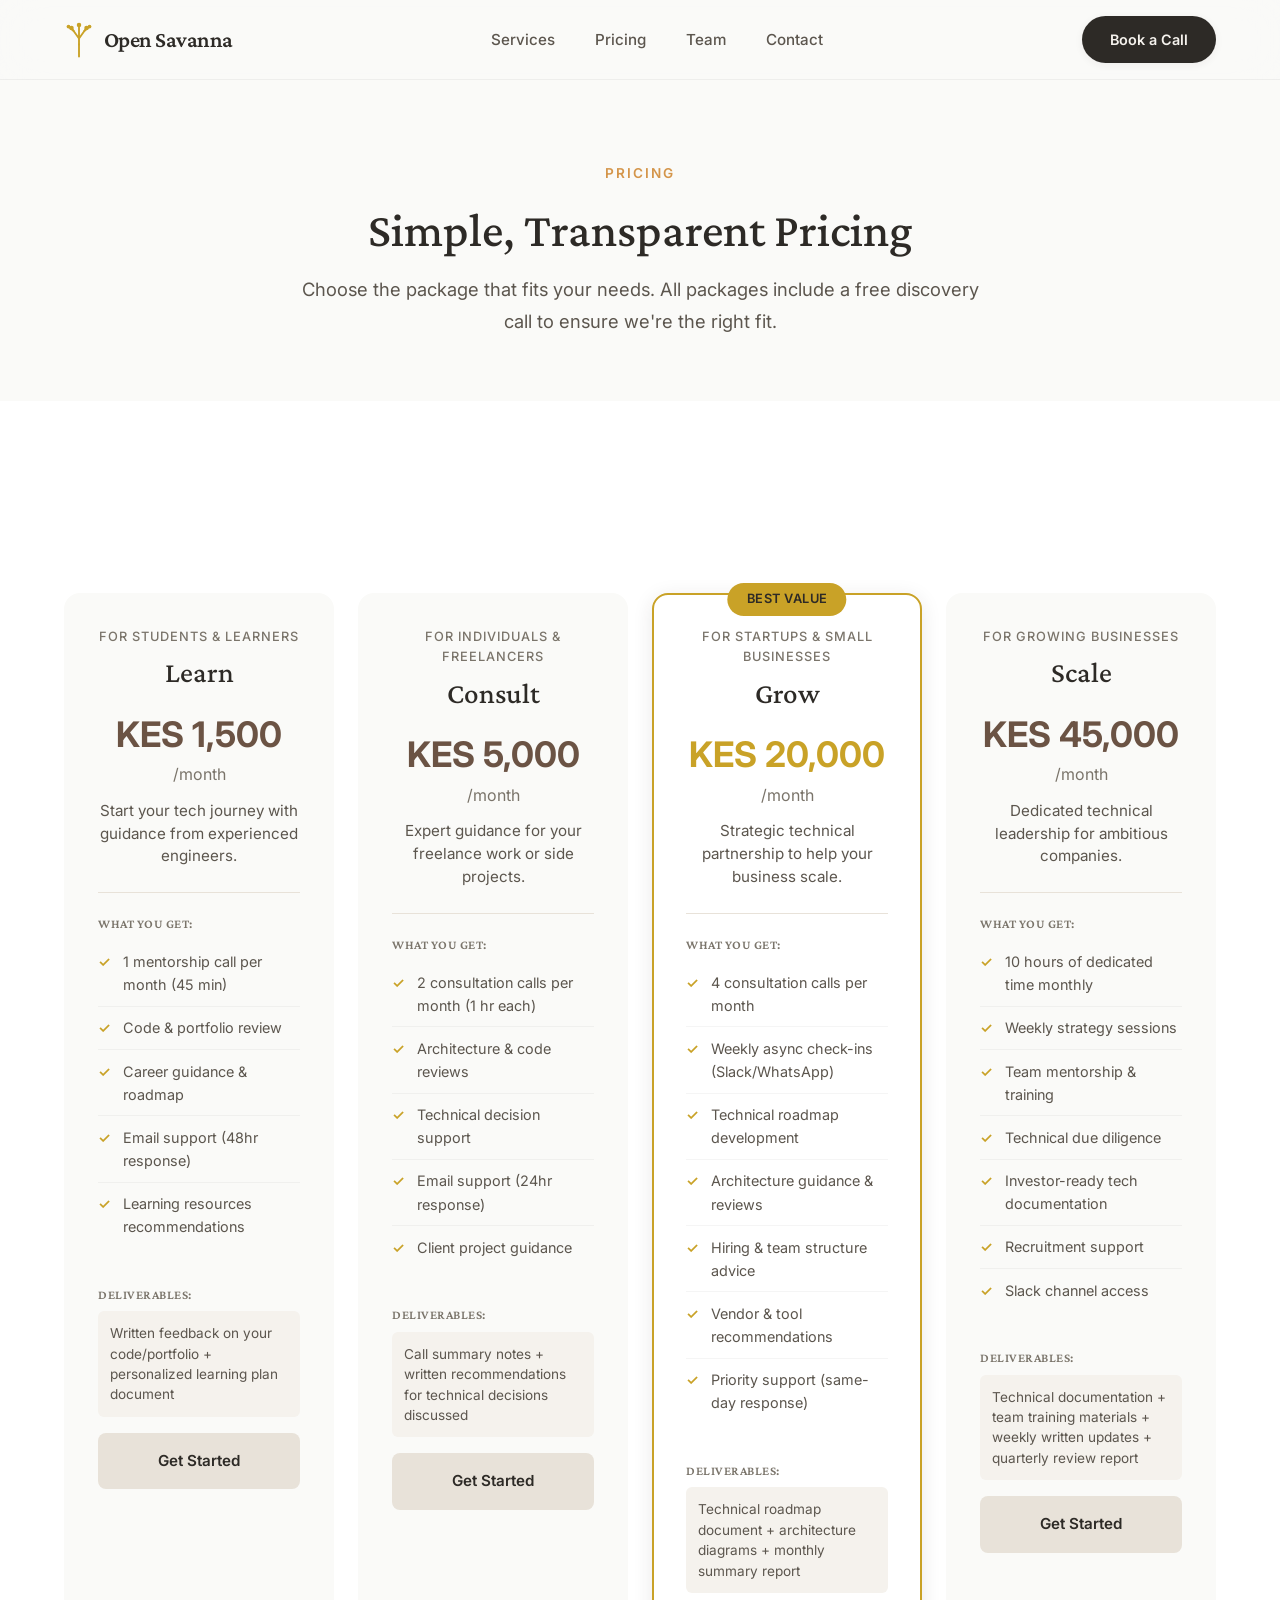
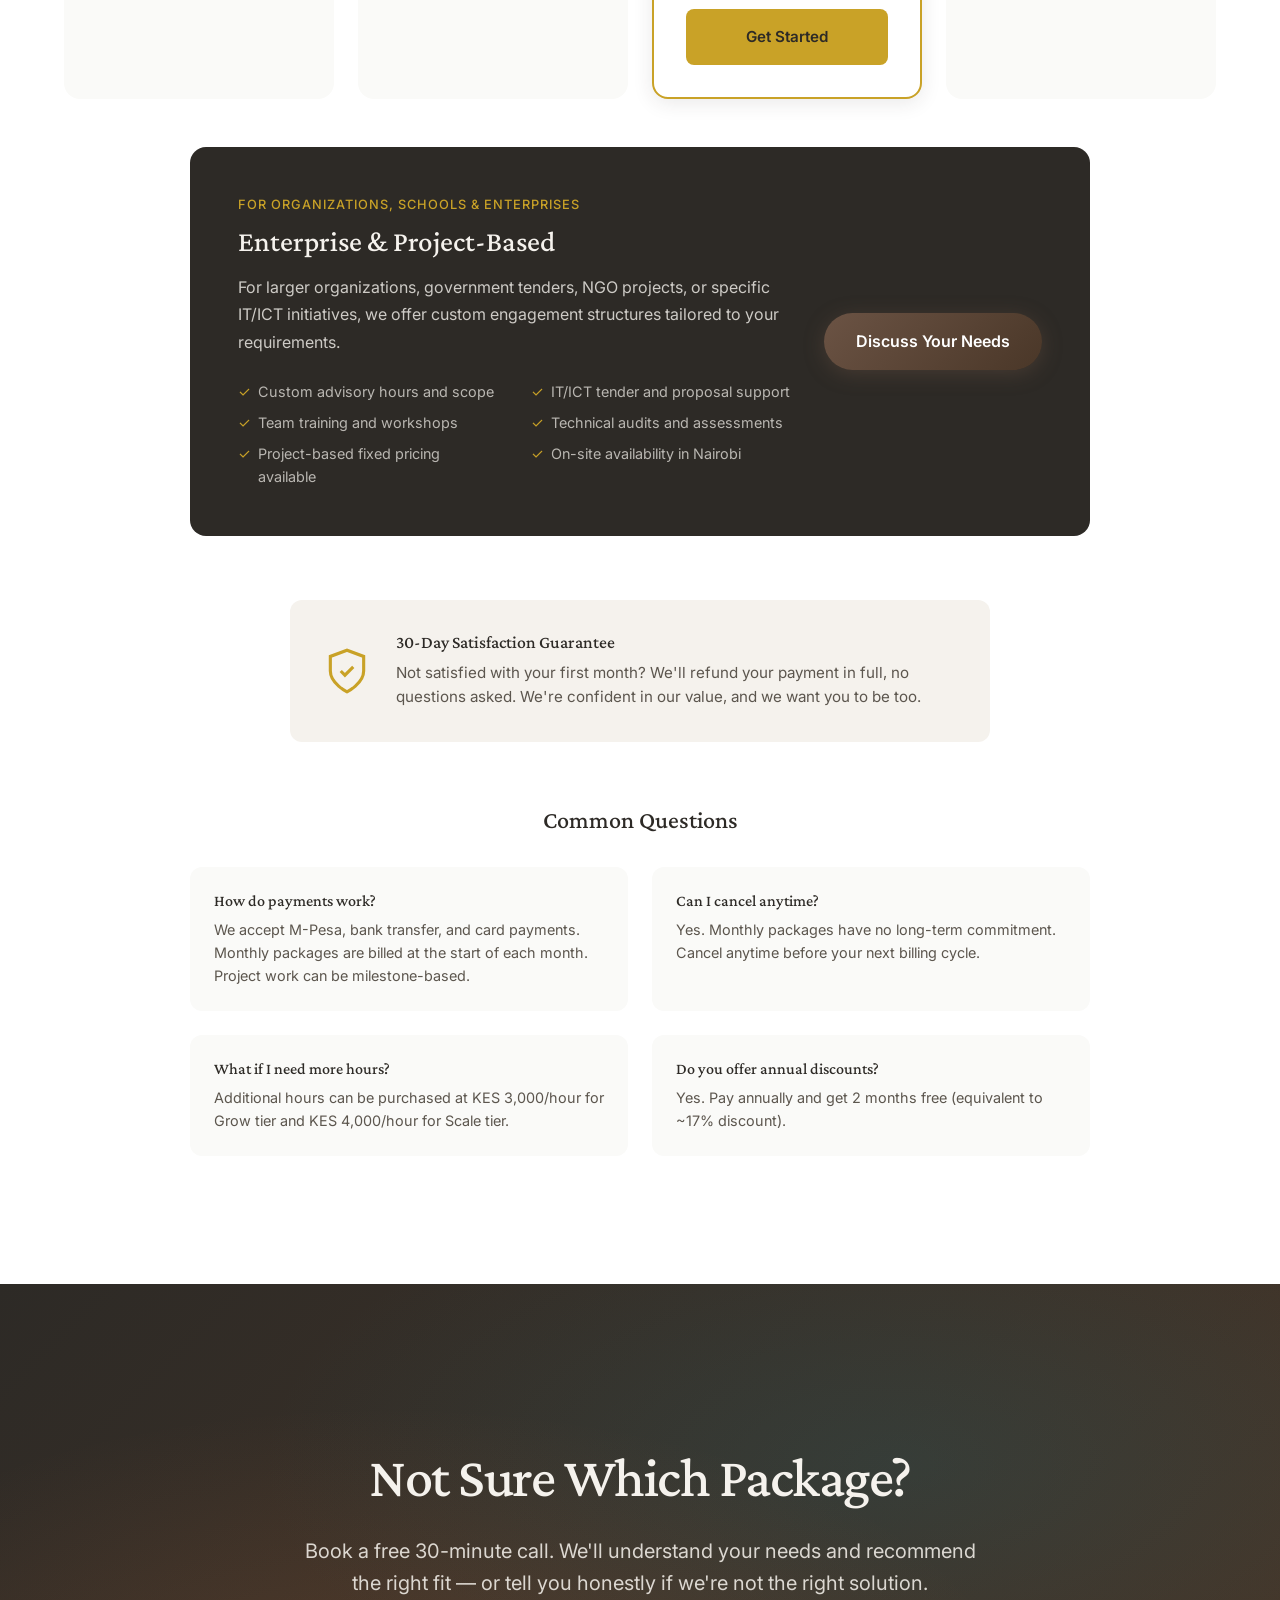
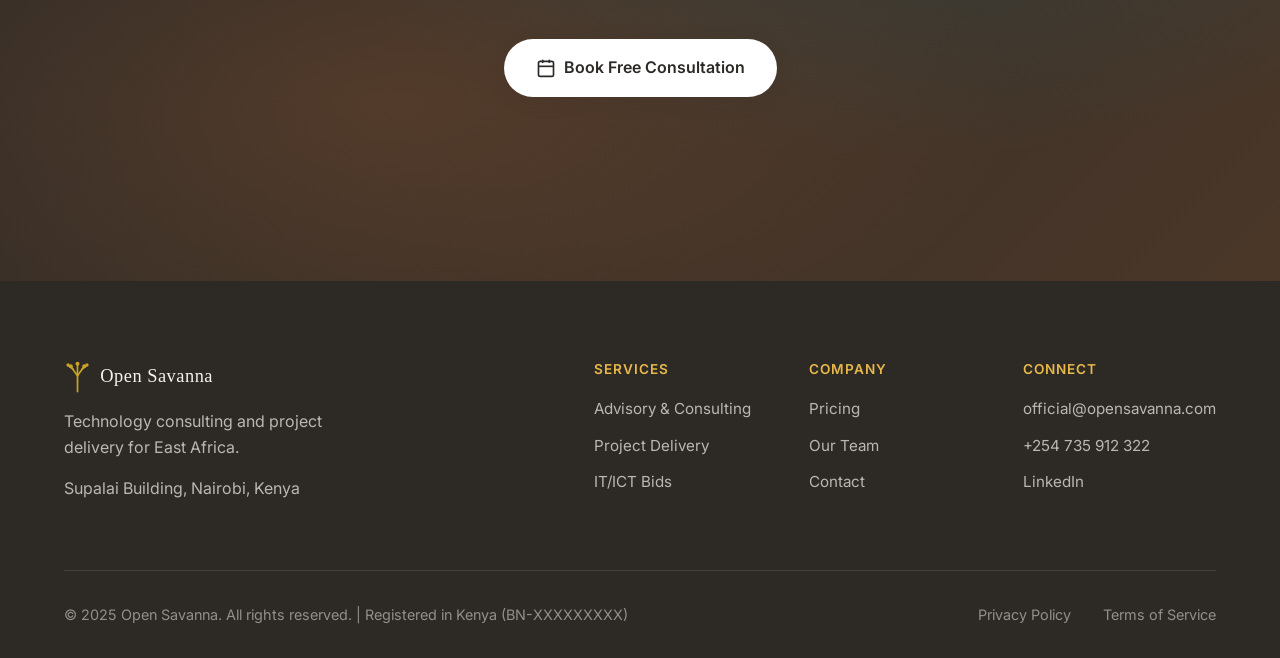
==== pricing.html @ ff8f6279 "Add case study, FAQ, tech stack, and company details - Add Kabarnet School case study with testimoni" ====
<!DOCTYPE html>
<html lang="en">
  <head>
    <meta charset="UTF-8" />
    <meta name="viewport" content="width=device-width, initial-scale=1.0" />
    <title>Pricing | Open Savanna</title>

    <meta name="description" content="Transparent pricing for technology consulting services. Packages for students, individuals, startups, and businesses." />

    <!-- Favicon -->
    <link rel="icon" type="image/svg+xml" href="favicon.svg" />

    <!-- Fonts -->
    <link rel="preconnect" href="https://fonts.googleapis.com" />
    <link rel="preconnect" href="https://fonts.gstatic.com" crossorigin />
    <link href="https://fonts.googleapis.com/css2?family=Crimson+Pro:wght@300;400;500;600&family=Inter:wght@300;400;500;600;700&display=swap" rel="stylesheet" />

    <!-- Styles -->
    <link rel="stylesheet" href="styles.css" />
  </head>
  <body>
    <!-- Navigation -->
    <nav id="navbar">
      <a href="index.html" class="logo">
        <img src="Images/logo.svg" alt="Open Savanna" class="logo-icon" />
        <span class="logo-text">Open Savanna</span>
      </a>
      <ul class="nav-links" id="nav-links">
        <li><a href="index.html#services">Services</a></li>
        <li><a href="pricing.html" class="active">Pricing</a></li>
        <li><a href="team.html">Team</a></li>
        <li><a href="index.html#contact">Contact</a></li>
      </ul>
      <a href="https://cal.com/open-savanna/discovery" target="_blank" class="cta-button nav-cta">Book a Call</a>
      <button class="mobile-menu-btn" id="mobile-menu-btn" aria-label="Toggle menu">
        <span></span>
        <span></span>
        <span></span>
      </button>
    </nav>

    <!-- Page Header -->
    <section class="page-header">
      <div class="page-header-content">
        <p class="section-tagline">Pricing</p>
        <h1>Simple, Transparent Pricing</h1>
        <p class="page-subtitle">Choose the package that fits your needs. All packages include a free discovery call to ensure we're the right fit.</p>
      </div>
    </section>

    <!-- Pricing Section -->
    <section class="pricing" id="pricing">
      <div class="pricing-grid">
        <!-- Student / Learn Package -->
        <div class="pricing-card">
          <div class="pricing-header">
            <span class="pricing-audience">For Students & Learners</span>
            <h3 class="pricing-name">Learn</h3>
            <div class="pricing-price">
              <span class="price-amount">KES 1,500</span>
              <span class="price-period">/month</span>
            </div>
            <p class="pricing-description">Start your tech journey with guidance from experienced engineers.</p>
          </div>
          <div class="pricing-deliverables">
            <h4>What You Get:</h4>
            <ul class="pricing-features">
              <li><span class="check">✓</span> 1 mentorship call per month (45 min)</li>
              <li><span class="check">✓</span> Code & portfolio review</li>
              <li><span class="check">✓</span> Career guidance & roadmap</li>
              <li><span class="check">✓</span> Email support (48hr response)</li>
              <li><span class="check">✓</span> Learning resources recommendations</li>
            </ul>
          </div>
          <div class="pricing-output">
            <h4>Deliverables:</h4>
            <p>Written feedback on your code/portfolio + personalized learning plan document</p>
          </div>
          <a href="https://cal.com/open-savanna/discovery" target="_blank" class="pricing-cta">Get Started</a>
        </div>

        <!-- Individual / Consult Package -->
        <div class="pricing-card">
          <div class="pricing-header">
            <span class="pricing-audience">For Individuals & Freelancers</span>
            <h3 class="pricing-name">Consult</h3>
            <div class="pricing-price">
              <span class="price-amount">KES 5,000</span>
              <span class="price-period">/month</span>
            </div>
            <p class="pricing-description">Expert guidance for your freelance work or side projects.</p>
          </div>
          <div class="pricing-deliverables">
            <h4>What You Get:</h4>
            <ul class="pricing-features">
              <li><span class="check">✓</span> 2 consultation calls per month (1 hr each)</li>
              <li><span class="check">✓</span> Architecture & code reviews</li>
              <li><span class="check">✓</span> Technical decision support</li>
              <li><span class="check">✓</span> Email support (24hr response)</li>
              <li><span class="check">✓</span> Client project guidance</li>
            </ul>
          </div>
          <div class="pricing-output">
            <h4>Deliverables:</h4>
            <p>Call summary notes + written recommendations for technical decisions discussed</p>
          </div>
          <a href="https://cal.com/open-savanna/discovery" target="_blank" class="pricing-cta">Get Started</a>
        </div>

        <!-- Startup / Grow Package - Best Value -->
        <div class="pricing-card featured">
          <div class="pricing-badge">Best Value</div>
          <div class="pricing-header">
            <span class="pricing-audience">For Startups & Small Businesses</span>
            <h3 class="pricing-name">Grow</h3>
            <div class="pricing-price">
              <span class="price-amount">KES 20,000</span>
              <span class="price-period">/month</span>
            </div>
            <p class="pricing-description">Strategic technical partnership to help your business scale.</p>
          </div>
          <div class="pricing-deliverables">
            <h4>What You Get:</h4>
            <ul class="pricing-features">
              <li><span class="check">✓</span> 4 consultation calls per month</li>
              <li><span class="check">✓</span> Weekly async check-ins (Slack/WhatsApp)</li>
              <li><span class="check">✓</span> Technical roadmap development</li>
              <li><span class="check">✓</span> Architecture guidance & reviews</li>
              <li><span class="check">✓</span> Hiring & team structure advice</li>
              <li><span class="check">✓</span> Vendor & tool recommendations</li>
              <li><span class="check">✓</span> Priority support (same-day response)</li>
            </ul>
          </div>
          <div class="pricing-output">
            <h4>Deliverables:</h4>
            <p>Technical roadmap document + architecture diagrams + monthly summary report</p>
          </div>
          <a href="https://cal.com/open-savanna/discovery" target="_blank" class="pricing-cta pricing-cta-featured">Get Started</a>
        </div>

        <!-- Business / Scale Package -->
        <div class="pricing-card">
          <div class="pricing-header">
            <span class="pricing-audience">For Growing Businesses</span>
            <h3 class="pricing-name">Scale</h3>
            <div class="pricing-price">
              <span class="price-amount">KES 45,000</span>
              <span class="price-period">/month</span>
            </div>
            <p class="pricing-description">Dedicated technical leadership for ambitious companies.</p>
          </div>
          <div class="pricing-deliverables">
            <h4>What You Get:</h4>
            <ul class="pricing-features">
              <li><span class="check">✓</span> 10 hours of dedicated time monthly</li>
              <li><span class="check">✓</span> Weekly strategy sessions</li>
              <li><span class="check">✓</span> Team mentorship & training</li>
              <li><span class="check">✓</span> Technical due diligence</li>
              <li><span class="check">✓</span> Investor-ready tech documentation</li>
              <li><span class="check">✓</span> Recruitment support</li>
              <li><span class="check">✓</span> Slack channel access</li>
            </ul>
          </div>
          <div class="pricing-output">
            <h4>Deliverables:</h4>
            <p>Technical documentation + team training materials + weekly written updates + quarterly review report</p>
          </div>
          <a href="https://cal.com/open-savanna/discovery" target="_blank" class="pricing-cta">Get Started</a>
        </div>
      </div>

      <!-- Enterprise Section -->
      <div class="enterprise-section">
        <div class="enterprise-card">
          <div class="enterprise-content">
            <span class="pricing-audience">For Organizations, Schools & Enterprises</span>
            <h3>Enterprise & Project-Based</h3>
            <p>For larger organizations, government tenders, NGO projects, or specific IT/ICT initiatives, we offer custom engagement structures tailored to your requirements.</p>
            <ul class="enterprise-features">
              <li>Custom advisory hours and scope</li>
              <li>IT/ICT tender and proposal support</li>
              <li>Team training and workshops</li>
              <li>Technical audits and assessments</li>
              <li>Project-based fixed pricing available</li>
              <li>On-site availability in Nairobi</li>
            </ul>
          </div>
          <div class="enterprise-cta">
            <a href="https://cal.com/open-savanna/discovery" target="_blank" class="btn btn-primary">Discuss Your Needs</a>
          </div>
        </div>
      </div>

      <!-- Guarantee -->
      <div class="pricing-guarantee">
        <div class="guarantee-icon">
          <svg viewBox="0 0 24 24" fill="none" stroke="currentColor" stroke-width="1.5">
            <path d="M12 22s8-4 8-10V5l-8-3-8 3v7c0 6 8 10 8 10z"/>
            <path d="M9 12l2 2 4-4"/>
          </svg>
        </div>
        <div class="guarantee-details">
          <h4>30-Day Satisfaction Guarantee</h4>
          <p>Not satisfied with your first month? We'll refund your payment in full, no questions asked. We're confident in our value, and we want you to be too.</p>
        </div>
      </div>

      <!-- FAQ -->
      <div class="pricing-faq">
        <h3>Common Questions</h3>
        <div class="faq-grid">
          <div class="faq-item">
            <h4>How do payments work?</h4>
            <p>We accept M-Pesa, bank transfer, and card payments. Monthly packages are billed at the start of each month. Project work can be milestone-based.</p>
          </div>
          <div class="faq-item">
            <h4>Can I cancel anytime?</h4>
            <p>Yes. Monthly packages have no long-term commitment. Cancel anytime before your next billing cycle.</p>
          </div>
          <div class="faq-item">
            <h4>What if I need more hours?</h4>
            <p>Additional hours can be purchased at KES 3,000/hour for Grow tier and KES 4,000/hour for Scale tier.</p>
          </div>
          <div class="faq-item">
            <h4>Do you offer annual discounts?</h4>
            <p>Yes. Pay annually and get 2 months free (equivalent to ~17% discount).</p>
          </div>
        </div>
      </div>
    </section>

    <!-- CTA Section -->
    <section class="cta-section">
      <div class="cta-background"></div>
      <div class="cta-content">
        <h2>Not Sure Which Package?</h2>
        <p>Book a free 30-minute call. We'll understand your needs and recommend the right fit — or tell you honestly if we're not the right solution.</p>
        <div class="cta-buttons">
          <a href="https://cal.com/open-savanna/discovery" target="_blank" class="btn btn-light">
            <svg viewBox="0 0 24 24" fill="none" stroke="currentColor" stroke-width="2">
              <rect x="3" y="4" width="18" height="18" rx="2" ry="2"/>
              <line x1="16" y1="2" x2="16" y2="6"/>
              <line x1="8" y1="2" x2="8" y2="6"/>
              <line x1="3" y1="10" x2="21" y2="10"/>
            </svg>
            Book Free Consultation
          </a>
        </div>
      </div>
    </section>

    <!-- Footer -->
    <footer>
      <div class="footer-content">
        <div class="footer-brand">
          <div class="footer-logo-wrapper">
            <img src="Images/logo.svg" alt="Open Savanna" class="footer-logo-icon" />
            <span class="footer-logo-text">Open Savanna</span>
          </div>
          <p>Technology consulting and project delivery for East Africa.</p>
          <div class="footer-address">
            <p>Supalai Building, Nairobi, Kenya</p>
          </div>
        </div>
        <div class="footer-links">
          <div class="footer-column">
            <h4>Services</h4>
            <a href="index.html#services">Advisory & Consulting</a>
            <a href="index.html#services">Project Delivery</a>
            <a href="index.html#services">IT/ICT Bids</a>
          </div>
          <div class="footer-column">
            <h4>Company</h4>
            <a href="pricing.html">Pricing</a>
            <a href="team.html">Our Team</a>
            <a href="index.html#contact">Contact</a>
          </div>
          <div class="footer-column">
            <h4>Connect</h4>
            <a href="mailto:official@opensavanna.com">official@opensavanna.com</a>
            <a href="https://wa.me/254735912322">+254 735 912 322</a>
            <a href="https://linkedin.com/company/opensavanna" target="_blank">LinkedIn</a>
          </div>
        </div>
      </div>
      <div class="footer-bottom">
        <p>&copy; 2025 Open Savanna. All rights reserved. | Registered in Kenya (BN-XXXXXXXXX)</p>
        <div class="footer-legal">
          <a href="privacy.html">Privacy Policy</a>
          <a href="terms.html">Terms of Service</a>
        </div>
      </div>
    </footer>

    <!-- Scripts -->
    <script src="main.js"></script>
  </body>
</html>
---- styles.css ----
/* =============================================
   OPEN SAVANNA - Premium CTO as a Service
   Savanna-inspired design with Three.js integration
   ============================================= */

/* CSS Reset & Base */
*, *::before, *::after {
  margin: 0;
  padding: 0;
  box-sizing: border-box;
}

:root {
  /* Savanna-inspired color palette - Warm Earth Tones */
  --savanna-night: #2D2A26;
  --savanna-dark: #3D3833;
  --savanna-earth: #4A4540;

  /* Primary brand colors - Earthy browns (Acacia bark) */
  --acacia-brown: #6B5344;
  --acacia-deep: #4A3728;
  --acacia-light: #8B7355;
  --acacia-warm: #9C8468;

  /* Accent colors - Savanna gold (sunset/dry grass) */
  --savanna-gold: #C9A227;
  --savanna-amber: #D4954A;
  --savanna-sunset: #D4A84B;
  --savanna-honey: #E8B84A;

  /* Neutrals - Sandy tones */
  --sand-light: #F5F2ED;
  --sand-medium: #E8E2D9;
  --sand-warm: #D4CCC0;
  --sand-dark: #B8AEA0;

  --text-primary: #2D2A26;
  --text-secondary: #5C564E;
  --text-light: #7A746A;
  --text-inverse: #F5F2ED;

  --bg-light: #FAFAF8;
  --bg-white: #ffffff;

  /* Shadows */
  --shadow-sm: 0 2px 8px rgba(45, 42, 38, 0.06);
  --shadow-md: 0 4px 20px rgba(45, 42, 38, 0.1);
  --shadow-lg: 0 8px 40px rgba(45, 42, 38, 0.12);
  --shadow-xl: 0 20px 60px rgba(45, 42, 38, 0.15);

  /* Transitions */
  --transition-fast: 0.2s ease;
  --transition-base: 0.3s ease;
  --transition-slow: 0.5s cubic-bezier(0.4, 0, 0.2, 1);
}

html {
  scroll-behavior: smooth;
  font-size: 16px;
}

body {
  font-family: 'Inter', -apple-system, BlinkMacSystemFont, 'Segoe UI', sans-serif;
  color: var(--text-primary);
  line-height: 1.6;
  background: var(--bg-light);
  -webkit-font-smoothing: antialiased;
  -moz-osx-font-smoothing: grayscale;
  overflow-x: hidden;
}

h1, h2, h3, h4 {
  font-family: 'Crimson Pro', Georgia, serif;
  font-weight: 500;
  line-height: 1.2;
}

img {
  max-width: 100%;
  height: auto;
}

/* =============================================
   LOADING SCREEN
   ============================================= */

.loader {
  position: fixed;
  top: 0;
  left: 0;
  width: 100%;
  height: 100%;
  background: linear-gradient(135deg, var(--savanna-night) 0%, var(--acacia-deep) 100%);
  display: flex;
  align-items: center;
  justify-content: center;
  z-index: 10000;
  transition: opacity 0.6s ease, visibility 0.6s ease;
}

.loader-content {
  text-align: center;
}

.loader.hidden {
  opacity: 0;
  visibility: hidden;
}

.loader-content {
  text-align: center;
}

.loader-logo {
  width: 60px;
  height: 60px;
  margin: 0 auto 1.5rem;
}

.loader-logo img {
  width: 100%;
  height: 100%;
  object-fit: contain;
}

.loader-tree {
  width: 100%;
  height: 100%;
  animation: treePulse 2s ease-in-out infinite;
}

@keyframes treePulse {
  0%, 100% { opacity: 0.6; transform: scale(1); }
  50% { opacity: 1; transform: scale(1.05); }
}

.tree-node {
  animation: nodeGlow 1.5s ease-in-out infinite;
}

.tree-node:nth-child(odd) {
  animation-delay: 0.2s;
}

@keyframes nodeGlow {
  0%, 100% { opacity: 0.5; }
  50% { opacity: 1; }
}

.loader-text {
  font-family: 'Crimson Pro', serif;
  font-size: 1.5rem;
  color: var(--text-inverse);
  letter-spacing: 2px;
  animation: fadeInUp 1s ease;
}

/* =============================================
   THREE.JS CANVAS
   ============================================= */

#savanna-canvas {
  position: fixed;
  top: 0;
  left: 0;
  width: 100%;
  height: 100%;
  z-index: -1;
  pointer-events: none;
}

/* =============================================
   NAVIGATION
   ============================================= */

nav {
  position: fixed;
  top: 0;
  left: 0;
  right: 0;
  display: flex;
  justify-content: space-between;
  align-items: center;
  padding: 1rem 5%;
  background: rgba(250, 250, 248, 0.85);
  backdrop-filter: blur(20px);
  -webkit-backdrop-filter: blur(20px);
  z-index: 1000;
  transition: all var(--transition-base);
  border-bottom: 1px solid rgba(26, 29, 33, 0.05);
}

nav.scrolled {
  padding: 0.75rem 5%;
  box-shadow: var(--shadow-md);
}

.logo {
  display: flex;
  align-items: center;
  gap: 0.6rem;
  text-decoration: none;
}

.logo-icon {
  height: 36px;
  width: auto;
}

.logo-text {
  font-family: 'Georgia', serif;
  font-size: 1.25rem;
  font-weight: 400;
  color: var(--text-primary);
  letter-spacing: 0.5px;
}

.logo-text {
  font-family: 'Crimson Pro', serif;
  font-size: 1.4rem;
  font-weight: 600;
  color: var(--text-primary);
  letter-spacing: -0.5px;
}

.nav-links {
  display: flex;
  gap: 2.5rem;
  list-style: none;
}

.nav-links a {
  text-decoration: none;
  color: var(--text-secondary);
  font-size: 0.95rem;
  font-weight: 500;
  position: relative;
  padding: 0.5rem 0;
  transition: color var(--transition-fast);
}

.nav-links a::after {
  content: '';
  position: absolute;
  bottom: 0;
  left: 0;
  width: 0;
  height: 2px;
  background: var(--savanna-gold);
  transition: width var(--transition-base);
}

.nav-links a:hover {
  color: var(--text-primary);
}

.nav-links a:hover::after {
  width: 100%;
}

.cta-button {
  background: var(--savanna-night);
  color: var(--text-inverse);
  padding: 0.75rem 1.75rem;
  border-radius: 50px;
  text-decoration: none;
  font-size: 0.9rem;
  font-weight: 600;
  transition: all var(--transition-base);
  box-shadow: var(--shadow-sm);
}

.cta-button:hover {
  background: var(--acacia-deep);
  transform: translateY(-2px);
  box-shadow: var(--shadow-md);
}

/* Mobile Menu Button */
.mobile-menu-btn {
  display: none;
  flex-direction: column;
  gap: 5px;
  background: none;
  border: none;
  cursor: pointer;
  padding: 0.5rem;
}

.mobile-menu-btn span {
  display: block;
  width: 24px;
  height: 2px;
  background: var(--text-primary);
  transition: all var(--transition-base);
}

.mobile-menu-btn.active span:nth-child(1) {
  transform: rotate(45deg) translate(5px, 5px);
}

.mobile-menu-btn.active span:nth-child(2) {
  opacity: 0;
}

.mobile-menu-btn.active span:nth-child(3) {
  transform: rotate(-45deg) translate(5px, -5px);
}

/* =============================================
   HERO SECTION
   ============================================= */

.hero {
  min-height: 100vh;
  display: flex;
  flex-direction: column;
  justify-content: center;
  align-items: center;
  position: relative;
  padding: 8rem 5% 4rem;
  background: var(--savanna-night);
  overflow: hidden;
}

/* Background image with blur */
.hero::before {
  content: '';
  position: absolute;
  top: 0;
  left: 0;
  right: 0;
  bottom: 0;
  background: url('Images/Home page savanna silhoutte.jpg') center center / cover no-repeat;
  filter: blur(3px);
  transform: scale(1.05); /* Prevent blur edges showing */
  z-index: 0;
}

/* Dark overlay for text readability */
.hero::after {
  content: '';
  position: absolute;
  top: 0;
  left: 0;
  right: 0;
  bottom: 0;
  background: linear-gradient(
    180deg,
    rgba(45, 42, 38, 0.4) 0%,
    rgba(74, 55, 40, 0.35) 50%,
    rgba(45, 42, 38, 0.5) 100%
  );
  z-index: 1;
}

.hero-content {
  text-align: center;
  max-width: 900px;
  position: relative;
  z-index: 10;
}

.hero-tagline {
  display: inline-block;
  font-size: 0.9rem;
  font-weight: 600;
  text-transform: uppercase;
  letter-spacing: 3px;
  color: var(--savanna-honey);
  margin-bottom: 1.5rem;
  padding: 0.5rem 1.5rem;
  border: 1px solid var(--savanna-gold);
  border-radius: 50px;
  animation: fadeInDown 0.8s ease;
  background: rgba(45, 42, 38, 0.4);
  backdrop-filter: blur(10px);
}

.hero-title {
  font-size: clamp(3rem, 8vw, 6rem);
  font-weight: 400;
  line-height: 1.05;
  margin-bottom: 1.5rem;
  letter-spacing: -3px;
  color: var(--text-inverse);
  text-shadow: 0 2px 20px rgba(0, 0, 0, 0.3);
}

.title-line {
  display: block;
  opacity: 0;
  animation: fadeInUp 0.8s ease forwards;
}

.title-line:nth-child(1) { animation-delay: 0.2s; }
.title-line:nth-child(2) {
  animation-delay: 0.4s;
  background: linear-gradient(135deg, var(--savanna-gold), var(--savanna-honey));
  -webkit-background-clip: text;
  -webkit-text-fill-color: transparent;
  background-clip: text;
}

.hero-subtitle {
  font-size: 1.25rem;
  color: rgba(247, 245, 242, 0.85);
  max-width: 600px;
  margin: 0 auto 2.5rem;
  opacity: 0;
  animation: fadeInUp 0.8s ease 0.6s forwards;
}

.hero-cta {
  display: flex;
  gap: 1rem;
  justify-content: center;
  flex-wrap: wrap;
  opacity: 0;
  animation: fadeInUp 0.8s ease 0.8s forwards;
  position: relative;
  z-index: 10;
}

/* Buttons */
.btn {
  display: inline-flex;
  align-items: center;
  gap: 0.5rem;
  padding: 1rem 2rem;
  border-radius: 50px;
  text-decoration: none;
  font-size: 1rem;
  font-weight: 600;
  transition: all var(--transition-base);
  cursor: pointer;
  border: none;
}

.btn-primary {
  background: linear-gradient(135deg, var(--acacia-brown), var(--acacia-deep));
  color: white;
  box-shadow: 0 4px 20px rgba(107, 83, 68, 0.4);
}

.btn-primary:hover {
  transform: translateY(-3px);
  box-shadow: 0 8px 30px rgba(107, 83, 68, 0.5);
}

.btn-secondary {
  background: rgba(255, 255, 255, 0.1);
  color: var(--text-inverse);
  border: 2px solid rgba(255, 255, 255, 0.5);
  backdrop-filter: blur(10px);
}

.btn-secondary:hover {
  background: rgba(255, 255, 255, 0.95);
  color: var(--text-primary);
  border-color: transparent;
}

.btn-light {
  background: var(--bg-white);
  color: var(--text-primary);
  box-shadow: var(--shadow-md);
}

.btn-light:hover {
  transform: translateY(-3px);
  box-shadow: var(--shadow-lg);
}

.btn-whatsapp {
  background: #25d366;
  color: white;
}

.btn-whatsapp:hover {
  background: #20ba5a;
  transform: translateY(-3px);
}

.btn svg {
  width: 20px;
  height: 20px;
}

/* Hero Visual */
.hero-visual {
  display: none; /* Using background image instead */
}

.savanna-silhouette {
  display: none;
}

/* Scroll Indicator */
.scroll-indicator {
  position: absolute;
  bottom: 2rem;
  left: 50%;
  transform: translateX(-50%);
  text-align: center;
  opacity: 0;
  animation: fadeIn 1s ease 1.2s forwards;
  z-index: 10;
}

.scroll-indicator span {
  display: block;
  font-size: 0.75rem;
  text-transform: uppercase;
  letter-spacing: 2px;
  color: rgba(247, 245, 242, 0.6);
  margin-bottom: 0.5rem;
}

.scroll-arrow {
  width: 24px;
  height: 24px;
  margin: 0 auto;
  border-right: 2px solid rgba(247, 245, 242, 0.6);
  border-bottom: 2px solid rgba(247, 245, 242, 0.6);
  transform: rotate(45deg);
  animation: scrollBounce 2s ease-in-out infinite;
}

@keyframes scrollBounce {
  0%, 100% { transform: rotate(45deg) translate(0, 0); opacity: 1; }
  50% { transform: rotate(45deg) translate(5px, 5px); opacity: 0.5; }
}

/* =============================================
   SECTION COMMON STYLES
   ============================================= */

.section-header {
  text-align: center;
  margin-bottom: 4rem;
}

.section-tagline {
  display: inline-block;
  font-size: 0.85rem;
  font-weight: 600;
  text-transform: uppercase;
  letter-spacing: 2px;
  color: var(--savanna-amber);
  margin-bottom: 1rem;
}

.section-header h2 {
  font-size: clamp(2rem, 5vw, 3.5rem);
  color: var(--text-primary);
  letter-spacing: -1.5px;
}

/* =============================================
   SERVICES SECTION
   ============================================= */

.services {
  padding: 8rem 5%;
  background: var(--bg-white);
}

.service-grid {
  display: grid;
  grid-template-columns: repeat(2, 1fr);
  gap: 2rem;
  max-width: 1400px;
  margin: 0 auto;
}

.service-card {
  background: var(--bg-light);
  border-radius: 16px;
  overflow: hidden;
  transition: transform 0.3s ease, box-shadow 0.3s ease;
  box-shadow: var(--shadow-sm);
  border: 1px solid rgba(26, 29, 33, 0.05);
}

.service-card:hover {
  transform: scale(1.02);
  box-shadow: var(--shadow-lg);
}

.service-image {
  position: relative;
  height: 280px;
  overflow: hidden;
}

.service-image img {
  width: 100%;
  height: 100%;
  object-fit: cover;
  transition: transform var(--transition-slow);
}

.service-card:hover .service-image img {
  transform: scale(1.08);
}

.service-overlay {
  position: absolute;
  inset: 0;
  background: linear-gradient(180deg, transparent 0%, rgba(26, 29, 33, 0.4) 100%);
  opacity: 0;
  transition: opacity var(--transition-base);
}

.service-card:hover .service-overlay {
  opacity: 1;
}

.service-content {
  padding: 2rem;
}

.service-content h3 {
  font-size: 1.75rem;
  margin-bottom: 0.5rem;
  color: var(--text-primary);
}

.service-price {
  font-size: 1rem;
  font-weight: 600;
  color: var(--acacia-brown);
  margin-bottom: 1rem;
}

.service-content > p {
  color: var(--text-secondary);
  font-size: 1rem;
  line-height: 1.7;
  margin-bottom: 1.25rem;
}

.service-features {
  list-style: none;
  border-top: 1px solid var(--sand-medium);
  padding-top: 1rem;
}

.service-features li {
  position: relative;
  padding-left: 1.5rem;
  font-size: 0.9rem;
  color: var(--text-light);
  margin-bottom: 0.5rem;
}

.service-features li::before {
  content: '';
  position: absolute;
  left: 0;
  top: 0.5rem;
  width: 6px;
  height: 6px;
  background: var(--savanna-gold);
  border-radius: 50%;
}

/* =============================================
   ABOUT SECTION
   ============================================= */

.about {
  padding: 8rem 5%;
  background: var(--bg-light);
}

.about-content {
  max-width: 800px;
  margin: 0 auto 5rem;
  text-align: center;
}

.about-intro {
  font-size: 1.35rem;
  line-height: 1.8;
  color: var(--text-secondary);
  margin-bottom: 1.5rem;
}

.about-text {
  font-size: 1.1rem;
  color: var(--text-light);
  font-style: italic;
}

.about-features {
  display: grid;
  grid-template-columns: repeat(3, 1fr);
  gap: 2rem;
  max-width: 1100px;
  margin: 0 auto;
}

.feature {
  text-align: center;
  padding: 2.5rem 2rem;
  background: var(--bg-white);
  border-radius: 16px;
  box-shadow: var(--shadow-sm);
  transition: all var(--transition-base);
  border: 1px solid transparent;
}

.feature:hover {
  transform: translateY(-5px);
  box-shadow: var(--shadow-lg);
  border-color: var(--savanna-gold);
}

.feature-icon {
  width: 64px;
  height: 64px;
  background: linear-gradient(135deg, var(--acacia-brown), var(--acacia-deep));
  border-radius: 16px;
  display: flex;
  align-items: center;
  justify-content: center;
  margin: 0 auto 1.5rem;
}

.feature-icon svg {
  width: 32px;
  height: 32px;
  color: white;
}

.feature h3 {
  font-size: 1.4rem;
  margin-bottom: 0.75rem;
  color: var(--text-primary);
}

.feature p {
  font-size: 1rem;
  color: var(--text-secondary);
  line-height: 1.6;
}

/* =============================================
   FOUNDER SECTION
   ============================================= */

.founder {
  padding: 8rem 5%;
  background: var(--bg-white);
}

.founder-container {
  display: grid;
  grid-template-columns: 1fr 1.5fr;
  gap: 5rem;
  align-items: center;
  max-width: 1200px;
  margin: 0 auto;
}

.founder-image {
  position: relative;
}

.founder-image-wrapper {
  position: relative;
  border-radius: 20px;
  overflow: hidden;
  box-shadow: var(--shadow-xl);
  aspect-ratio: 3/4;
  background: linear-gradient(135deg, var(--sand-light), var(--sand-medium));
}

.founder-image-placeholder {
  width: 100%;
  height: 100%;
  display: flex;
  align-items: center;
  justify-content: center;
  background: linear-gradient(135deg, var(--acacia-teal), var(--acacia-deep));
}

.founder-image-placeholder svg {
  width: 40%;
  height: auto;
  color: rgba(255, 255, 255, 0.3);
}

.founder-badge {
  position: absolute;
  bottom: -20px;
  right: -20px;
  background: var(--bg-white);
  padding: 1rem 1.5rem;
  border-radius: 12px;
  box-shadow: var(--shadow-lg);
}

.company-logo {
  height: 30px;
  width: auto;
}

.founder-content h2 {
  font-size: 2.5rem;
  margin-bottom: 1.5rem;
  letter-spacing: -1px;
}

.founder-bio {
  font-size: 1.1rem;
  color: var(--text-secondary);
  line-height: 1.8;
  margin-bottom: 1.25rem;
}

.founder-credentials {
  display: grid;
  grid-template-columns: repeat(2, 1fr);
  gap: 1rem;
  margin-top: 2rem;
}

.credential {
  display: flex;
  align-items: center;
  gap: 0.75rem;
  padding: 0.75rem 1rem;
  background: var(--bg-light);
  border-radius: 8px;
  font-size: 0.95rem;
  font-weight: 500;
  color: var(--text-primary);
}

.credential-icon {
  width: 24px;
  height: 24px;
  color: var(--savanna-gold);
}

.credential-icon svg {
  width: 100%;
  height: 100%;
}

/* =============================================
   PRICING SECTION
   ============================================= */

.pricing {
  padding: 8rem 5%;
  background: var(--bg-white);
}

.section-subtitle {
  max-width: 650px;
  margin: 1rem auto 0;
  font-size: 1.1rem;
  color: var(--text-secondary);
  text-align: center;
}

.pricing-grid {
  display: grid;
  grid-template-columns: repeat(4, 1fr);
  gap: 1.5rem;
  max-width: 1200px;
  margin: 4rem auto 0;
}

/* Center the last (5th) card */
.pricing-card-enterprise {
  grid-column: 2 / 4;
  max-width: 320px;
  justify-self: center;
}

.pricing-card {
  background: var(--bg-light);
  border-radius: 16px;
  padding: 2rem;
  position: relative;
  transition: transform 0.3s ease, box-shadow 0.3s ease;
  border: 2px solid transparent;
  display: flex;
  flex-direction: column;
}

.pricing-card:hover {
  transform: translateY(-4px);
  box-shadow: var(--shadow-lg);
}

.pricing-card.featured {
  background: var(--bg-white);
  border-color: var(--savanna-gold);
  box-shadow: var(--shadow-md);
}

.pricing-card.featured:hover {
  box-shadow: var(--shadow-xl);
}

.pricing-badge {
  position: absolute;
  top: -12px;
  left: 50%;
  transform: translateX(-50%);
  background: var(--savanna-gold);
  color: var(--savanna-night);
  padding: 0.4rem 1.2rem;
  border-radius: 20px;
  font-size: 0.8rem;
  font-weight: 600;
  text-transform: uppercase;
  letter-spacing: 0.5px;
}

.pricing-header {
  text-align: center;
  padding-bottom: 1.5rem;
  border-bottom: 1px solid var(--sand-medium);
  margin-bottom: 1.5rem;
}

.pricing-audience {
  display: block;
  font-size: 0.8rem;
  font-weight: 500;
  text-transform: uppercase;
  letter-spacing: 1px;
  color: var(--text-light);
  margin-bottom: 0.5rem;
}

.pricing-name {
  font-size: 1.8rem;
  font-weight: 500;
  color: var(--text-primary);
  margin-bottom: 1rem;
}

.pricing-price {
  margin-bottom: 0.75rem;
}

.price-from {
  display: block;
  font-size: 0.85rem;
  color: var(--text-light);
  margin-bottom: 0.25rem;
}

.price-amount {
  font-family: 'Inter', sans-serif;
  font-size: 2.2rem;
  font-weight: 700;
  color: var(--acacia-brown);
}

.pricing-card.featured .price-amount {
  color: var(--savanna-gold);
}

.price-period {
  font-size: 1rem;
  color: var(--text-light);
}

.pricing-description {
  font-size: 0.95rem;
  color: var(--text-secondary);
  line-height: 1.5;
}

.pricing-features {
  list-style: none;
  flex: 1;
  margin-bottom: 1.5rem;
}

.pricing-features li {
  display: flex;
  align-items: flex-start;
  gap: 0.75rem;
  padding: 0.6rem 0;
  font-size: 0.9rem;
  color: var(--text-secondary);
  border-bottom: 1px solid rgba(0, 0, 0, 0.04);
}

.pricing-features li:last-child {
  border-bottom: none;
}

.pricing-features .check {
  color: var(--savanna-gold);
  font-weight: 600;
  flex-shrink: 0;
}

.pricing-cta {
  display: block;
  text-align: center;
  padding: 1rem 1.5rem;
  background: var(--sand-medium);
  color: var(--text-primary);
  text-decoration: none;
  border-radius: 8px;
  font-weight: 600;
  font-size: 0.95rem;
  transition: all 0.3s ease;
}

.pricing-cta:hover {
  background: var(--acacia-brown);
  color: var(--text-inverse);
}

.pricing-cta-featured {
  background: var(--savanna-gold);
  color: var(--savanna-night);
}

.pricing-cta-featured:hover {
  background: var(--savanna-amber);
  color: var(--savanna-night);
}

.pricing-card-enterprise {
  background: var(--savanna-night);
}

.pricing-card-enterprise .pricing-audience,
.pricing-card-enterprise .pricing-name,
.pricing-card-enterprise .price-amount,
.pricing-card-enterprise .price-period,
.pricing-card-enterprise .pricing-description {
  color: var(--text-inverse);
}

.pricing-card-enterprise .pricing-header {
  border-bottom-color: rgba(255, 255, 255, 0.1);
}

.pricing-card-enterprise .pricing-features li {
  color: rgba(245, 242, 237, 0.8);
  border-bottom-color: rgba(255, 255, 255, 0.05);
}

.pricing-card-enterprise .pricing-cta {
  background: var(--savanna-gold);
  color: var(--savanna-night);
}

.pricing-card-enterprise .pricing-cta:hover {
  background: var(--savanna-honey);
}

.pricing-note {
  text-align: center;
  margin-top: 3rem;
  font-size: 1rem;
  color: var(--text-secondary);
}

.pricing-note a {
  color: var(--savanna-gold);
  text-decoration: none;
  font-weight: 500;
}

.pricing-note a:hover {
  text-decoration: underline;
}

/* Founder Section in About */
.founder-section {
  max-width: 800px;
  margin: 5rem auto 0;
  padding: 3rem;
  background: var(--bg-white);
  border-radius: 16px;
  box-shadow: var(--shadow-sm);
}

.founder-section h3 {
  font-size: 1.8rem;
  margin-bottom: 1rem;
  color: var(--text-primary);
}

.founder-section p {
  font-size: 1.05rem;
  color: var(--text-secondary);
  line-height: 1.8;
  margin-bottom: 1.5rem;
}

.founder-section .founder-credentials {
  display: flex;
  flex-wrap: wrap;
  gap: 0.75rem;
  margin-top: 1.5rem;
}

.founder-section .credential {
  background: var(--bg-light);
  padding: 0.6rem 1rem;
  font-size: 0.85rem;
}

/* =============================================
   CTA SECTION
   ============================================= */

.cta-section {
  position: relative;
  padding: 10rem 5%;
  background: linear-gradient(135deg, var(--savanna-night) 0%, var(--acacia-deep) 100%);
  text-align: center;
  overflow: hidden;
}

.cta-background {
  position: absolute;
  inset: 0;
  background:
    radial-gradient(ellipse at 30% 70%, rgba(224, 124, 62, 0.15) 0%, transparent 50%),
    radial-gradient(ellipse at 70% 30%, rgba(26, 107, 124, 0.2) 0%, transparent 50%);
  pointer-events: none;
}

.cta-content {
  position: relative;
  z-index: 1;
  max-width: 700px;
  margin: 0 auto;
}

.cta-section h2 {
  font-size: clamp(2rem, 5vw, 3.5rem);
  color: var(--text-inverse);
  margin-bottom: 1.5rem;
  letter-spacing: -1.5px;
}

.cta-section > .cta-content > p {
  font-size: 1.25rem;
  color: rgba(247, 243, 237, 0.85);
  margin-bottom: 2.5rem;
}

.cta-buttons {
  display: flex;
  gap: 1rem;
  justify-content: center;
  flex-wrap: wrap;
  margin-bottom: 1.5rem;
}

.cta-note {
  font-size: 0.9rem;
  color: rgba(247, 243, 237, 0.6);
}

.cta-contact-info {
  margin-top: 2rem;
  font-size: 0.95rem;
  color: rgba(247, 243, 237, 0.8);
}

.cta-contact-info p {
  margin-bottom: 0.5rem;
}

/* =============================================
   PAGE HEADER (for subpages)
   ============================================= */

.page-header {
  padding: 10rem 5% 4rem;
  background: var(--bg-light);
  text-align: center;
}

.page-header-content {
  max-width: 700px;
  margin: 0 auto;
}

.page-header h1 {
  font-size: clamp(2rem, 5vw, 3rem);
  margin-bottom: 1rem;
  color: var(--text-primary);
}

.page-subtitle {
  font-size: 1.15rem;
  color: var(--text-secondary);
  line-height: 1.7;
}

/* =============================================
   SERVICES TWO COLUMN
   ============================================= */

.services-two-col {
  display: grid;
  grid-template-columns: repeat(2, 1fr);
  gap: 2rem;
  max-width: 1000px;
  margin: 3rem auto 0;
}

.service-track {
  background: var(--bg-white);
  border-radius: 16px;
  padding: 2.5rem;
  border: 1px solid var(--sand-medium);
  transition: all 0.3s ease;
}

.service-track:hover {
  box-shadow: var(--shadow-md);
  border-color: var(--savanna-gold);
}

.track-header {
  margin-bottom: 1.5rem;
  padding-bottom: 1.5rem;
  border-bottom: 1px solid var(--sand-medium);
}

.track-header h3 {
  font-size: 1.5rem;
  color: var(--text-primary);
  margin-bottom: 0.5rem;
}

.track-header p {
  color: var(--text-secondary);
  font-size: 1rem;
}

.track-features {
  list-style: none;
  margin-bottom: 1.5rem;
}

.track-features li {
  position: relative;
  padding-left: 1.5rem;
  margin-bottom: 0.75rem;
  font-size: 0.95rem;
  color: var(--text-secondary);
}

.track-features li::before {
  content: '→';
  position: absolute;
  left: 0;
  color: var(--savanna-gold);
}

.track-ideal {
  font-size: 0.9rem;
  color: var(--text-light);
  padding: 1rem;
  background: var(--sand-light);
  border-radius: 8px;
  margin-bottom: 1.5rem;
}

.track-cta {
  display: inline-block;
  color: var(--acacia-brown);
  font-weight: 600;
  text-decoration: none;
  transition: color 0.2s ease;
}

.track-cta:hover {
  color: var(--savanna-gold);
}

/* =============================================
   HOW IT WORKS
   ============================================= */

.how-it-works {
  padding: 6rem 5%;
  background: var(--bg-white);
}

.process-steps {
  display: grid;
  grid-template-columns: repeat(4, 1fr);
  gap: 2rem;
  max-width: 1100px;
  margin: 3rem auto 0;
}

.process-step {
  text-align: center;
  padding: 1.5rem;
}

.step-number {
  width: 50px;
  height: 50px;
  background: var(--savanna-gold);
  color: var(--savanna-night);
  border-radius: 50%;
  display: flex;
  align-items: center;
  justify-content: center;
  font-size: 1.25rem;
  font-weight: 700;
  margin: 0 auto 1.25rem;
}

.process-step h3 {
  font-size: 1.2rem;
  margin-bottom: 0.75rem;
  color: var(--text-primary);
}

.process-step p {
  font-size: 0.95rem;
  color: var(--text-secondary);
  line-height: 1.6;
}

/* =============================================
   GUARANTEE SECTION
   ============================================= */

.guarantee-section {
  padding: 4rem 5%;
  background: var(--sand-light);
}

.guarantee-content {
  display: flex;
  align-items: center;
  gap: 2rem;
  max-width: 800px;
  margin: 0 auto;
  padding: 2rem;
  background: var(--bg-white);
  border-radius: 16px;
  box-shadow: var(--shadow-sm);
}

.guarantee-icon {
  flex-shrink: 0;
  width: 60px;
  height: 60px;
  color: var(--savanna-gold);
}

.guarantee-icon svg {
  width: 100%;
  height: 100%;
}

.guarantee-text h3 {
  font-size: 1.3rem;
  margin-bottom: 0.5rem;
  color: var(--text-primary);
}

.guarantee-text p {
  font-size: 1rem;
  color: var(--text-secondary);
  line-height: 1.6;
}

/* =============================================
   TEAM PREVIEW (Home page)
   ============================================= */

.team-preview {
  padding: 6rem 5%;
  background: var(--bg-light);
}

.team-preview-grid {
  display: grid;
  grid-template-columns: repeat(2, 1fr);
  gap: 2rem;
  max-width: 900px;
  margin: 3rem auto 0;
}

.team-card {
  background: var(--bg-white);
  border-radius: 16px;
  padding: 2rem;
  display: flex;
  gap: 1.5rem;
  box-shadow: var(--shadow-sm);
  transition: all 0.3s ease;
}

.team-card:hover {
  transform: scale(1.02);
  box-shadow: var(--shadow-md);
}

.team-photo-placeholder {
  width: 80px;
  height: 80px;
  background: var(--sand-medium);
  border-radius: 50%;
  display: flex;
  align-items: center;
  justify-content: center;
  flex-shrink: 0;
}

.team-photo-placeholder svg {
  width: 40px;
  height: 40px;
  color: var(--text-light);
}

.team-info h4 {
  font-size: 1.2rem;
  margin-bottom: 0.25rem;
  color: var(--text-primary);
}

.team-role {
  font-size: 0.9rem;
  color: var(--savanna-gold);
  font-weight: 500;
  margin-bottom: 0.75rem;
}

.team-bio {
  font-size: 0.9rem;
  color: var(--text-secondary);
  line-height: 1.5;
  margin-bottom: 0.75rem;
}

.team-linkedin {
  font-size: 0.85rem;
  color: var(--acacia-brown);
  text-decoration: none;
  font-weight: 500;
}

.team-linkedin:hover {
  color: var(--savanna-gold);
}

.team-preview-cta {
  text-align: center;
  margin-top: 2.5rem;
}

.team-preview-cta .btn-primary {
  background: var(--acacia-brown);
  color: var(--text-inverse);
  padding: 1rem 2rem;
  font-weight: 500;
}

.team-preview-cta .btn-primary:hover {
  background: var(--acacia-deep);
}

/* =============================================
   TEAM PAGE
   ============================================= */

.team-section {
  padding: 4rem 5%;
  background: var(--bg-white);
}

.team-grid {
  display: grid;
  grid-template-columns: repeat(2, 1fr);
  gap: 3rem;
  max-width: 1100px;
  margin: 0 auto;
}

.team-member-card {
  display: grid;
  grid-template-columns: 200px 1fr;
  gap: 2rem;
  padding: 2rem;
  background: var(--bg-light);
  border-radius: 16px;
}

.member-photo {
  width: 100%;
}

.photo-placeholder {
  width: 100%;
  aspect-ratio: 1;
  background: var(--sand-medium);
  border-radius: 12px;
  display: flex;
  align-items: center;
  justify-content: center;
}

.photo-placeholder svg {
  width: 50%;
  height: 50%;
  color: var(--text-light);
}

.member-details h2 {
  font-size: 1.6rem;
  margin-bottom: 0.25rem;
  color: var(--text-primary);
}

.member-title {
  font-size: 1rem;
  color: var(--savanna-gold);
  font-weight: 500;
  margin-bottom: 1rem;
}

.member-bio {
  margin-bottom: 1.5rem;
}

.member-bio p {
  font-size: 0.95rem;
  color: var(--text-secondary);
  line-height: 1.7;
  margin-bottom: 0.75rem;
}

.member-expertise h4 {
  font-size: 0.9rem;
  font-weight: 600;
  color: var(--text-primary);
  margin-bottom: 0.75rem;
  text-transform: uppercase;
  letter-spacing: 0.5px;
}

.member-expertise ul {
  list-style: none;
  display: flex;
  flex-wrap: wrap;
  gap: 0.5rem;
}

.member-expertise li {
  background: var(--sand-medium);
  padding: 0.4rem 0.8rem;
  border-radius: 20px;
  font-size: 0.8rem;
  color: var(--text-secondary);
}

.member-links {
  margin-top: 1.5rem;
}

.member-social {
  display: inline-flex;
  align-items: center;
  gap: 0.5rem;
  color: var(--acacia-brown);
  text-decoration: none;
  font-weight: 500;
  font-size: 0.9rem;
}

.member-social svg {
  width: 18px;
  height: 18px;
}

.member-social:hover {
  color: var(--savanna-gold);
}

/* Join Section */
.join-section {
  padding: 5rem 5%;
  background: var(--sand-light);
  text-align: center;
}

.join-content {
  max-width: 600px;
  margin: 0 auto;
}

.join-content h2 {
  font-size: 2rem;
  margin-bottom: 1rem;
  color: var(--text-primary);
}

.join-content p {
  font-size: 1.05rem;
  color: var(--text-secondary);
  margin-bottom: 1.5rem;
  line-height: 1.7;
}

/* =============================================
   PRICING PAGE ADDITIONS
   ============================================= */

.pricing-deliverables,
.pricing-output {
  margin-bottom: 1rem;
}

.pricing-deliverables h4,
.pricing-output h4 {
  font-size: 0.8rem;
  font-weight: 600;
  color: var(--text-light);
  text-transform: uppercase;
  letter-spacing: 0.5px;
  margin-bottom: 0.5rem;
}

.pricing-output p {
  font-size: 0.85rem;
  color: var(--text-secondary);
  background: var(--sand-light);
  padding: 0.75rem;
  border-radius: 6px;
  line-height: 1.5;
}

.enterprise-section {
  max-width: 900px;
  margin: 3rem auto 0;
}

.enterprise-card {
  background: var(--savanna-night);
  border-radius: 16px;
  padding: 3rem;
  display: grid;
  grid-template-columns: 1fr auto;
  gap: 2rem;
  align-items: center;
}

.enterprise-content .pricing-audience {
  color: var(--savanna-gold);
}

.enterprise-content h3 {
  font-size: 1.8rem;
  color: var(--text-inverse);
  margin: 0.5rem 0 1rem;
}

.enterprise-content > p {
  color: rgba(245, 242, 237, 0.8);
  font-size: 1rem;
  line-height: 1.7;
  margin-bottom: 1.5rem;
}

.enterprise-features {
  list-style: none;
  display: grid;
  grid-template-columns: repeat(2, 1fr);
  gap: 0.5rem 2rem;
}

.enterprise-features li {
  color: rgba(245, 242, 237, 0.7);
  font-size: 0.9rem;
  position: relative;
  padding-left: 1.25rem;
}

.enterprise-features li::before {
  content: '✓';
  position: absolute;
  left: 0;
  color: var(--savanna-gold);
}

.pricing-guarantee {
  display: flex;
  align-items: center;
  gap: 1.5rem;
  max-width: 700px;
  margin: 4rem auto 0;
  padding: 2rem;
  background: var(--sand-light);
  border-radius: 12px;
}

.pricing-guarantee .guarantee-icon {
  width: 50px;
  height: 50px;
  flex-shrink: 0;
}

.guarantee-details h4 {
  font-size: 1.1rem;
  color: var(--text-primary);
  margin-bottom: 0.5rem;
}

.guarantee-details p {
  font-size: 0.95rem;
  color: var(--text-secondary);
  line-height: 1.6;
}

/* FAQ */
.pricing-faq {
  max-width: 900px;
  margin: 4rem auto 0;
}

.pricing-faq h3 {
  text-align: center;
  font-size: 1.5rem;
  margin-bottom: 2rem;
  color: var(--text-primary);
}

.faq-grid {
  display: grid;
  grid-template-columns: repeat(2, 1fr);
  gap: 1.5rem;
}

.faq-item {
  padding: 1.5rem;
  background: var(--bg-light);
  border-radius: 12px;
}

.faq-item h4 {
  font-size: 1rem;
  color: var(--text-primary);
  margin-bottom: 0.5rem;
}

.faq-item p {
  font-size: 0.9rem;
  color: var(--text-secondary);
  line-height: 1.6;
}

.faq-item p a {
  color: var(--savanna-gold);
  text-decoration: none;
}

.faq-item p a:hover {
  text-decoration: underline;
}

/* =============================================
   TECH STACK SECTION
   ============================================= */

.tech-stack-section {
  padding: 5rem 5%;
  background: var(--bg-light);
}

.tech-grid {
  display: grid;
  grid-template-columns: repeat(4, 1fr);
  gap: 2rem;
  max-width: 1200px;
  margin: 0 auto;
}

.tech-category {
  background: var(--bg-white);
  padding: 2rem;
  border-radius: 12px;
  box-shadow: var(--shadow-sm);
}

.tech-category h4 {
  font-size: 1.1rem;
  color: var(--text-primary);
  margin-bottom: 0.75rem;
  font-weight: 600;
}

.tech-category p {
  font-size: 0.95rem;
  color: var(--text-secondary);
  line-height: 1.6;
}

@media (max-width: 900px) {
  .tech-grid {
    grid-template-columns: repeat(2, 1fr);
  }
}

@media (max-width: 600px) {
  .tech-grid {
    grid-template-columns: 1fr;
  }
}

/* =============================================
   CASE STUDY SECTION
   ============================================= */

.case-study-section {
  padding: 5rem 5%;
  background: var(--bg-white);
}

.case-study-card {
  max-width: 900px;
  margin: 0 auto;
  background: var(--bg-light);
  border-radius: 16px;
  overflow: hidden;
  box-shadow: var(--shadow-md);
}

.case-study-header {
  background: var(--savanna-night);
  color: var(--text-inverse);
  padding: 2rem 2.5rem;
}

.case-study-tag {
  display: inline-block;
  font-size: 0.8rem;
  text-transform: uppercase;
  letter-spacing: 0.05em;
  color: var(--savanna-gold);
  margin-bottom: 0.75rem;
}

.case-study-header h3 {
  font-family: 'Crimson Pro', serif;
  font-size: 1.75rem;
  font-weight: 500;
  margin: 0;
}

.case-study-content {
  padding: 2.5rem;
  display: grid;
  gap: 2rem;
}

.case-study-content h4 {
  font-size: 1rem;
  color: var(--savanna-gold);
  text-transform: uppercase;
  letter-spacing: 0.05em;
  margin-bottom: 0.75rem;
}

.case-study-content p {
  font-size: 1rem;
  color: var(--text-secondary);
  line-height: 1.7;
}

.case-study-results ul {
  list-style: none;
  margin-top: 0.5rem;
}

.case-study-results li {
  font-size: 1rem;
  color: var(--text-secondary);
  padding-left: 1.5rem;
  position: relative;
  margin-bottom: 0.5rem;
}

.case-study-results li::before {
  content: "✓";
  color: var(--savanna-gold);
  font-weight: bold;
  position: absolute;
  left: 0;
}

.case-study-testimonial {
  background: var(--bg-white);
  padding: 2rem 2.5rem;
  border-top: 1px solid var(--sand-medium);
}

.case-study-testimonial blockquote {
  font-family: 'Crimson Pro', serif;
  font-size: 1.25rem;
  font-style: italic;
  color: var(--text-primary);
  line-height: 1.6;
  margin: 0 0 1.5rem 0;
  padding-left: 1.5rem;
  border-left: 3px solid var(--savanna-gold);
}

.testimonial-author {
  display: flex;
  flex-direction: column;
  gap: 0.25rem;
}

.testimonial-author strong {
  color: var(--text-primary);
  font-weight: 600;
}

.testimonial-author span {
  font-size: 0.9rem;
  color: var(--text-light);
}

/* =============================================
   FAQ SECTION (Homepage)
   ============================================= */

.faq-section {
  padding: 5rem 5%;
  background: var(--bg-light);
}

.faq-section .faq-grid {
  display: grid;
  grid-template-columns: repeat(2, 1fr);
  gap: 2rem;
  max-width: 1000px;
  margin: 0 auto;
}

.faq-section .faq-item {
  background: var(--bg-white);
  padding: 1.75rem;
  border-radius: 12px;
  box-shadow: var(--shadow-sm);
}

.faq-section .faq-item h4 {
  font-size: 1.05rem;
  color: var(--text-primary);
  margin-bottom: 0.75rem;
  font-weight: 600;
}

.faq-section .faq-item p {
  font-size: 0.95rem;
  color: var(--text-secondary);
  line-height: 1.6;
}

@media (max-width: 768px) {
  .faq-section .faq-grid {
    grid-template-columns: 1fr;
  }
}

/* =============================================
   FOOTER ADDRESS
   ============================================= */

.footer-address {
  margin-top: 1rem;
}

.footer-address p {
  font-size: 0.9rem;
  color: var(--sand-dark);
}

/* =============================================
   LEGAL PAGES (Privacy, Terms)
   ============================================= */

.legal-content {
  padding: 4rem 5% 6rem;
  background: var(--bg-white);
}

.legal-container {
  max-width: 800px;
  margin: 0 auto;
}

.legal-container h2 {
  font-family: 'Crimson Pro', serif;
  font-size: 1.75rem;
  font-weight: 500;
  color: var(--text-primary);
  margin: 2.5rem 0 1rem;
}

.legal-container h2:first-child {
  margin-top: 0;
}

.legal-container h3 {
  font-size: 1.1rem;
  font-weight: 600;
  color: var(--text-primary);
  margin: 1.5rem 0 0.75rem;
}

.legal-container p {
  font-size: 1rem;
  color: var(--text-secondary);
  line-height: 1.8;
  margin-bottom: 1rem;
}

.legal-container ul {
  list-style: none;
  margin: 1rem 0 1.5rem;
}

.legal-container ul li {
  font-size: 1rem;
  color: var(--text-secondary);
  line-height: 1.8;
  padding-left: 1.5rem;
  position: relative;
  margin-bottom: 0.5rem;
}

.legal-container ul li::before {
  content: "•";
  color: var(--savanna-gold);
  font-weight: bold;
  position: absolute;
  left: 0;
}

.legal-container ul li strong {
  color: var(--text-primary);
}

/* =============================================
   FOOTER
   ============================================= */

footer {
  background: var(--savanna-night);
  color: var(--text-inverse);
  padding: 5rem 5% 2rem;
}

.footer-content {
  display: grid;
  grid-template-columns: 1.5fr 2fr;
  gap: 4rem;
  max-width: 1200px;
  margin: 0 auto 4rem;
}

.footer-brand {
  max-width: 300px;
}

.footer-logo-wrapper {
  display: flex;
  align-items: center;
  gap: 0.6rem;
  margin-bottom: 1rem;
}

.footer-logo-icon {
  height: 32px;
  width: auto;
}

.footer-logo-text {
  font-family: 'Georgia', serif;
  font-size: 1.15rem;
  font-weight: 400;
  color: var(--text-inverse);
  letter-spacing: 0.5px;
}

.footer-brand p {
  color: rgba(247, 243, 237, 0.7);
  font-size: 1rem;
}

.footer-links {
  display: grid;
  grid-template-columns: repeat(3, 1fr);
  gap: 2rem;
}

.footer-column h4 {
  font-family: 'Inter', sans-serif;
  font-size: 0.85rem;
  font-weight: 600;
  text-transform: uppercase;
  letter-spacing: 1px;
  color: var(--savanna-honey);
  margin-bottom: 1.25rem;
}

.footer-column a {
  display: block;
  color: rgba(247, 243, 237, 0.7);
  text-decoration: none;
  font-size: 0.95rem;
  margin-bottom: 0.75rem;
  transition: color var(--transition-fast);
}

.footer-column a:hover {
  color: var(--text-inverse);
}

.footer-bottom {
  display: flex;
  justify-content: space-between;
  align-items: center;
  padding-top: 2rem;
  border-top: 1px solid rgba(247, 243, 237, 0.1);
  max-width: 1200px;
  margin: 0 auto;
}

.footer-bottom p {
  font-size: 0.9rem;
  color: rgba(247, 243, 237, 0.5);
}

.footer-legal {
  display: flex;
  gap: 2rem;
}

.footer-legal a {
  color: rgba(247, 243, 237, 0.5);
  text-decoration: none;
  font-size: 0.9rem;
  transition: color var(--transition-fast);
}

.footer-legal a:hover {
  color: var(--text-inverse);
}

/* =============================================
   ANIMATIONS
   ============================================= */

@keyframes fadeIn {
  from { opacity: 0; }
  to { opacity: 1; }
}

@keyframes fadeInUp {
  from {
    opacity: 0;
    transform: translateY(30px);
  }
  to {
    opacity: 1;
    transform: translateY(0);
  }
}

@keyframes fadeInDown {
  from {
    opacity: 0;
    transform: translateY(-20px);
  }
  to {
    opacity: 1;
    transform: translateY(0);
  }
}

/* Scroll-triggered animations */
[data-aos="fade-up"] {
  opacity: 0;
  transform: translateY(40px);
  transition: opacity 0.6s ease, transform 0.6s ease;
}

[data-aos="fade-up"].aos-animate {
  opacity: 1;
  transform: translateY(0);
}

[data-aos="fade-right"] {
  opacity: 0;
  transform: translateX(-40px);
  transition: opacity 0.6s ease, transform 0.6s ease;
}

[data-aos="fade-right"].aos-animate {
  opacity: 1;
  transform: translateX(0);
}

[data-aos="fade-left"] {
  opacity: 0;
  transform: translateX(40px);
  transition: opacity 0.6s ease, transform 0.6s ease;
}

[data-aos="fade-left"].aos-animate {
  opacity: 1;
  transform: translateX(0);
}

/* =============================================
   RESPONSIVE DESIGN
   ============================================= */

@media (max-width: 1024px) {
  .service-grid {
    grid-template-columns: 1fr;
    max-width: 600px;
  }

  .pricing-grid {
    grid-template-columns: repeat(2, 1fr);
    max-width: 700px;
  }

  .pricing-card-enterprise {
    grid-column: 1 / -1;
    max-width: 320px;
    justify-self: center;
  }

  .founder-container {
    grid-template-columns: 1fr;
    gap: 3rem;
    text-align: center;
  }

  .founder-image {
    max-width: 350px;
    margin: 0 auto;
  }

  .founder-credentials {
    justify-content: center;
  }

  .about-features {
    grid-template-columns: 1fr;
    max-width: 400px;
    margin: 0 auto;
  }
}

@media (max-width: 768px) {
  nav {
    padding: 1rem 4%;
  }

  .nav-links {
    display: none;
    position: absolute;
    top: 100%;
    left: 0;
    right: 0;
    flex-direction: column;
    background: var(--bg-white);
    padding: 1.5rem;
    gap: 0;
    box-shadow: var(--shadow-lg);
  }

  .nav-links.active {
    display: flex;
  }

  .nav-links li {
    border-bottom: 1px solid var(--sand-medium);
  }

  .nav-links a {
    display: block;
    padding: 1rem 0;
  }

  .nav-cta {
    display: none;
  }

  .mobile-menu-btn {
    display: flex;
  }

  .hero {
    padding: 7rem 4% 3rem;
    min-height: auto;
  }

  .hero-title {
    letter-spacing: -1.5px;
  }

  .services,
  .about,
  .pricing,
  .founder,
  .cta-section {
    padding: 5rem 4%;
  }

  .pricing-grid {
    grid-template-columns: 1fr;
    max-width: 400px;
    margin-left: auto;
    margin-right: auto;
  }

  .pricing-card-enterprise {
    grid-column: 1;
    max-width: none;
  }

  .founder-section {
    padding: 2rem;
  }

  .founder-section .founder-credentials {
    flex-direction: column;
  }

  .footer-content {
    grid-template-columns: 1fr;
    gap: 3rem;
  }

  .footer-links {
    grid-template-columns: repeat(2, 1fr);
  }

  .footer-bottom {
    flex-direction: column;
    gap: 1rem;
    text-align: center;
  }
}

@media (max-width: 480px) {
  .hero-cta {
    flex-direction: column;
    align-items: center;
  }

  .btn {
    width: 100%;
    justify-content: center;
  }

  .cta-buttons {
    flex-direction: column;
    align-items: center;
  }

  .cta-buttons .btn {
    width: 100%;
    max-width: 280px;
  }

  .footer-links {
    grid-template-columns: 1fr;
    text-align: center;
  }

  .founder-credentials {
    grid-template-columns: 1fr;
  }
}

/* Selection */
::selection {
  background: var(--savanna-gold);
  color: var(--savanna-night);
}

::-moz-selection {
  background: var(--savanna-gold);
  color: var(--savanna-night);
}
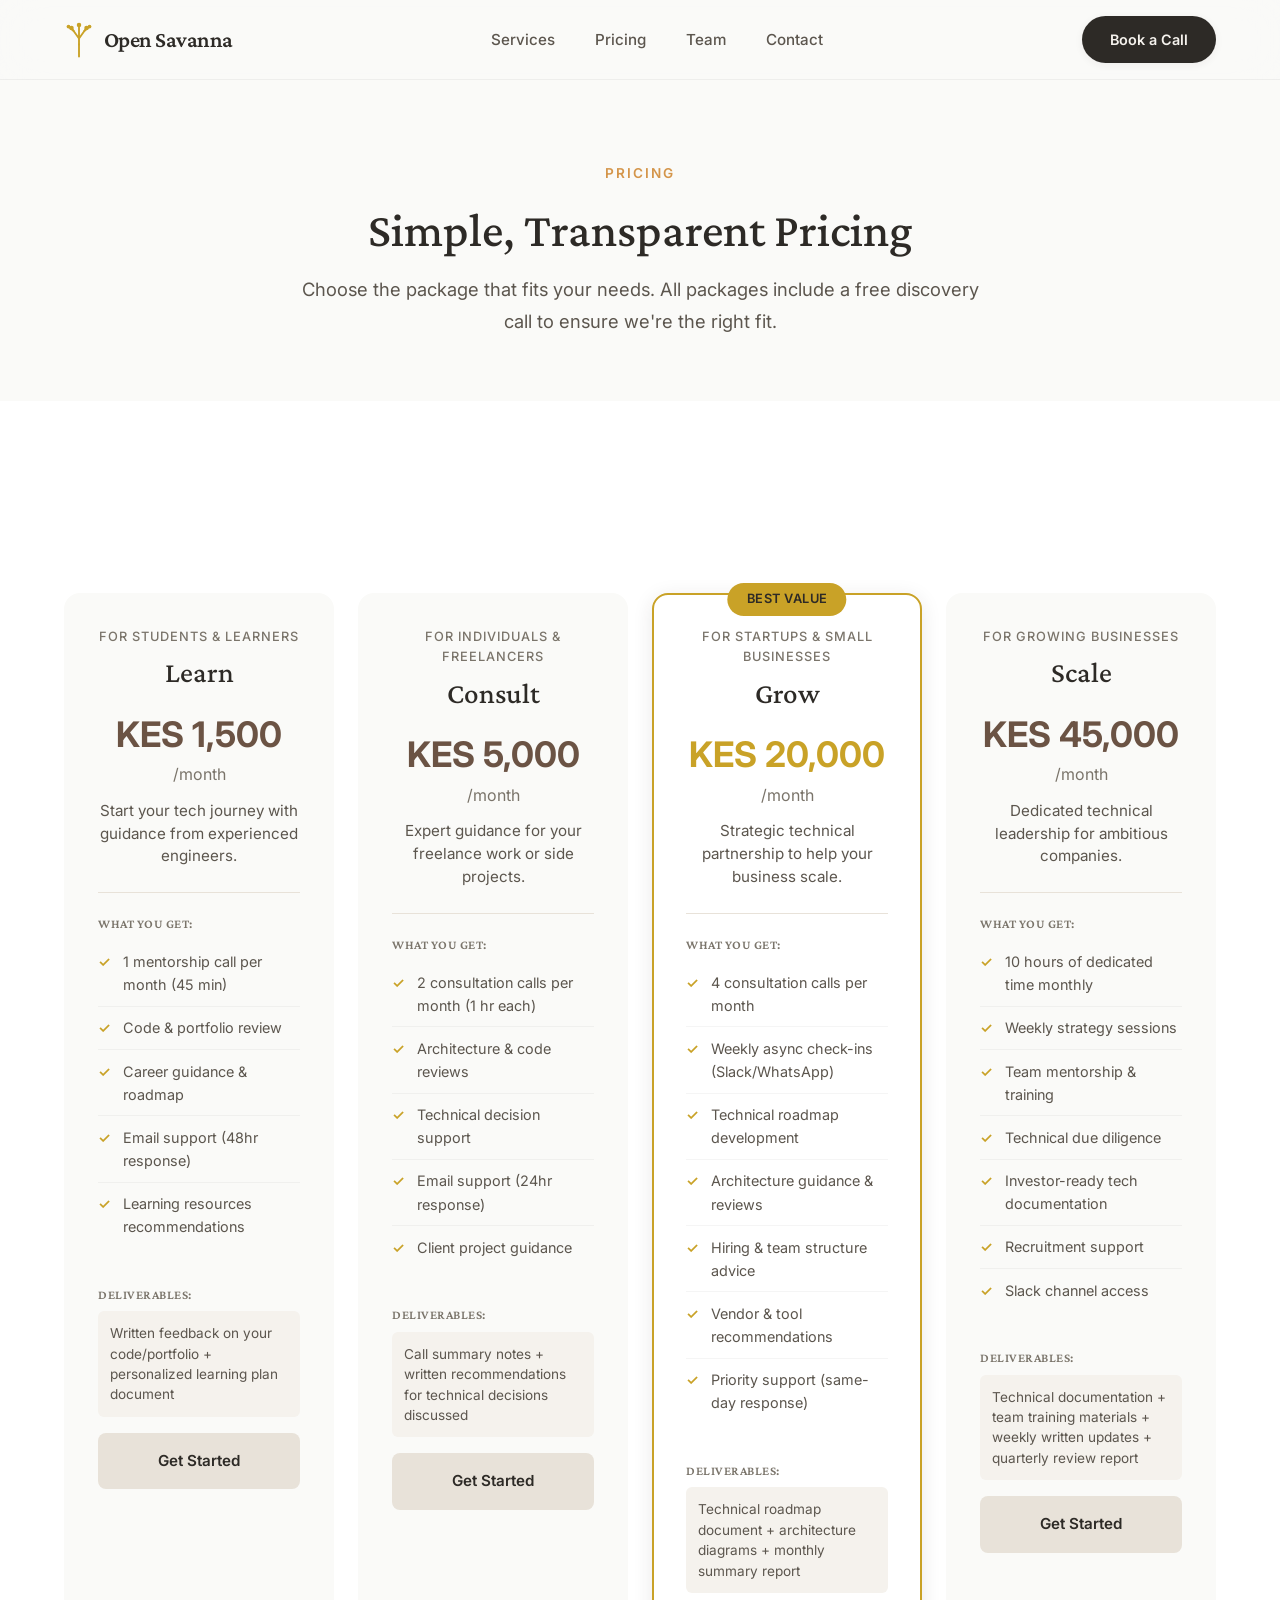
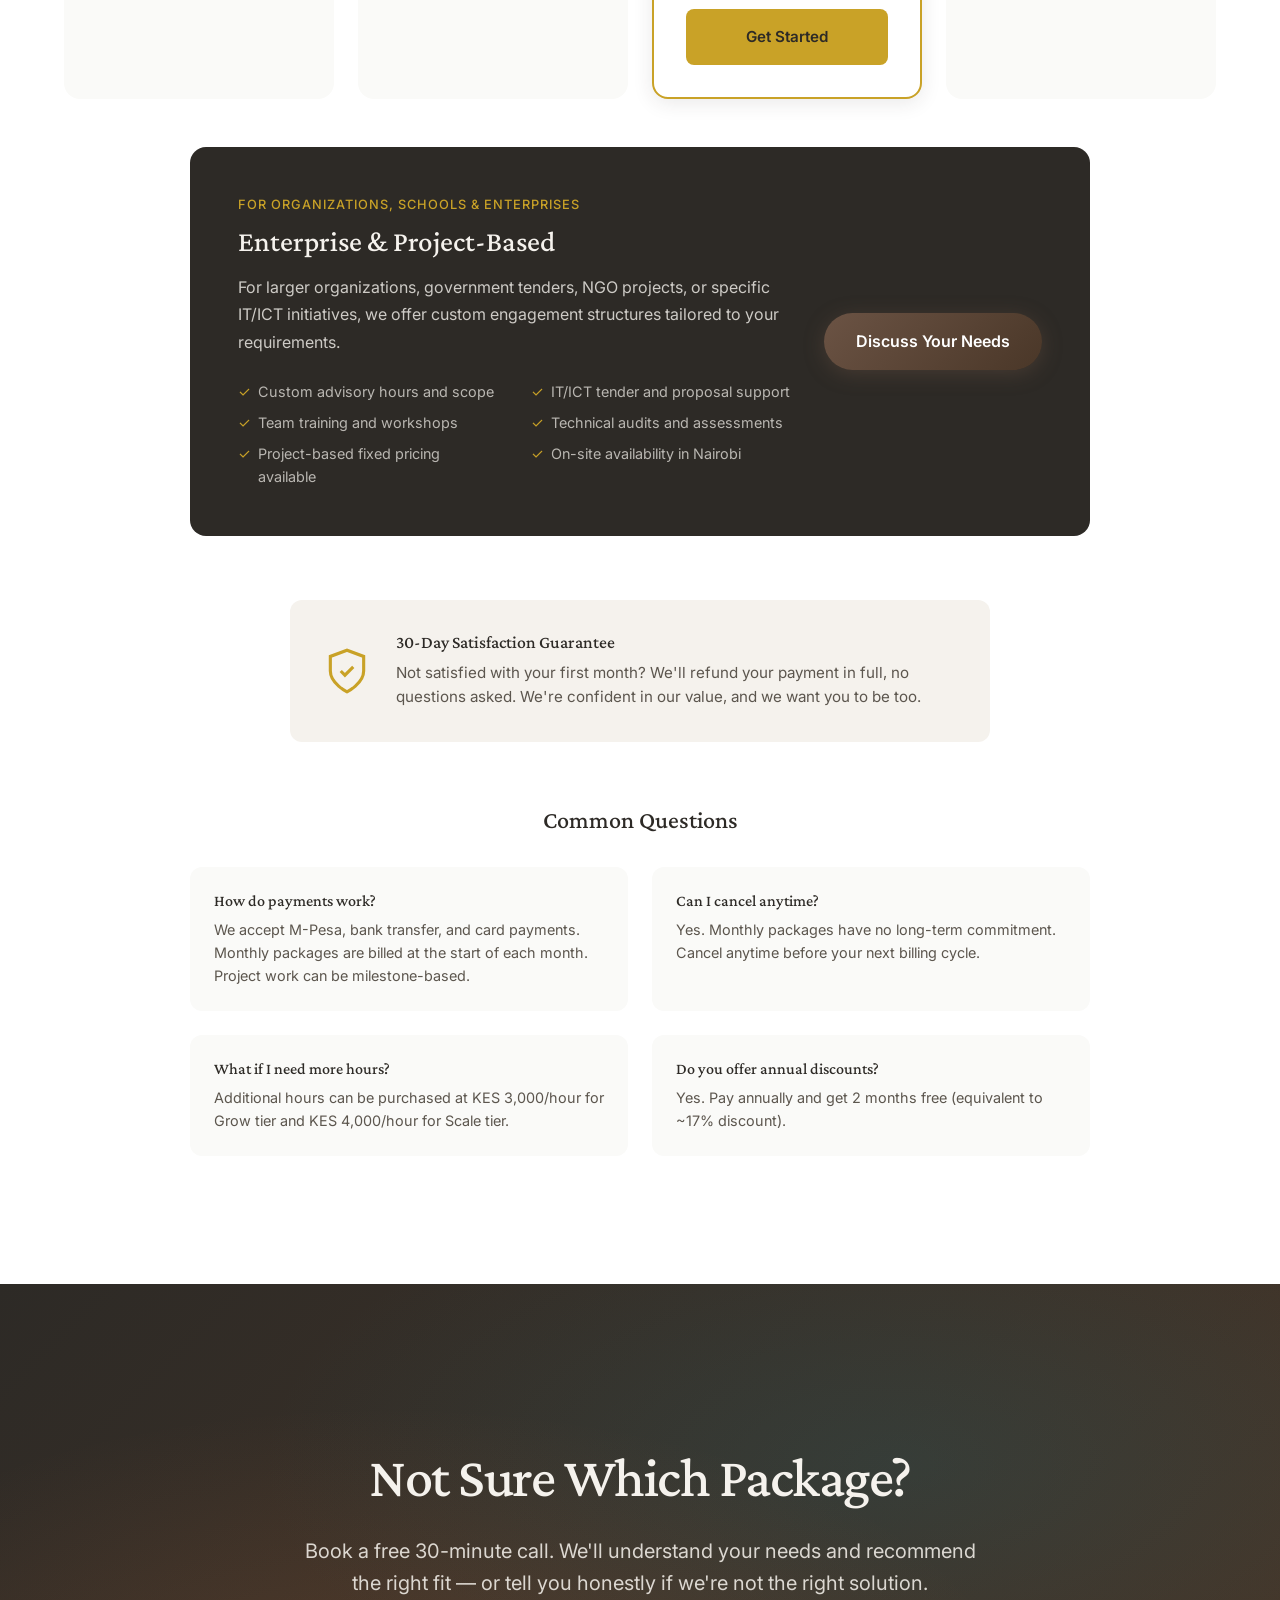
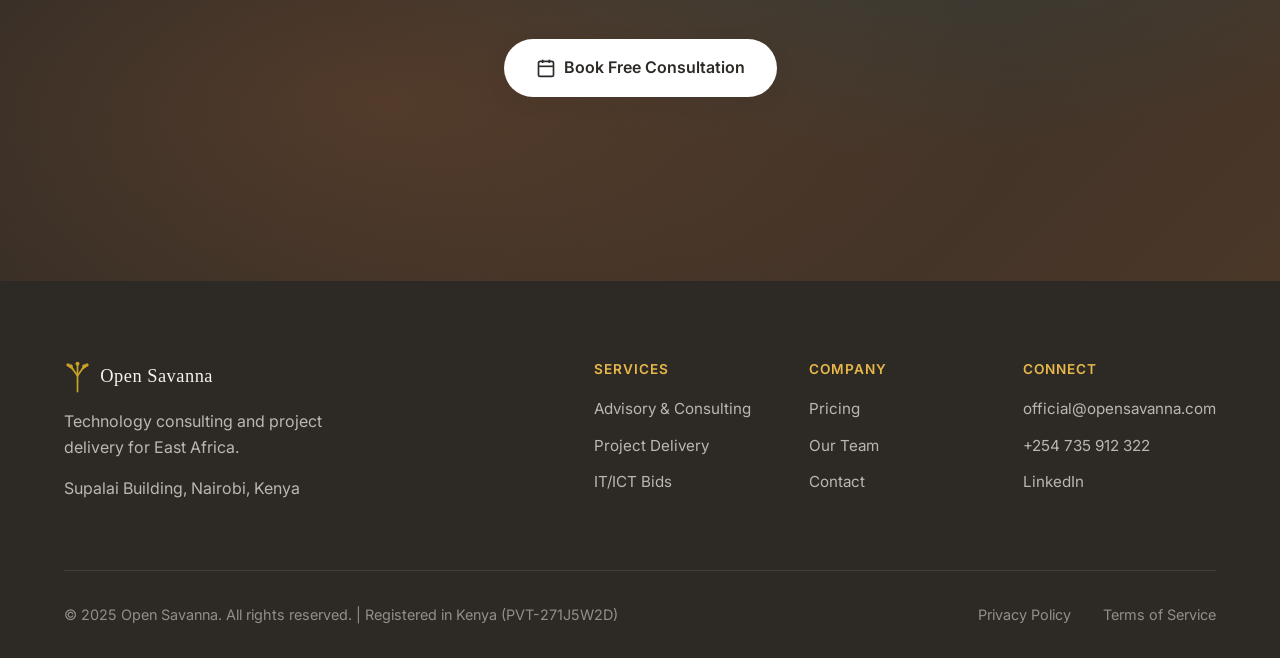
==== commit 31643fbc: "Add company registration number PVT-271J5W2D" ====
--- a/pricing.html
+++ b/pricing.html
@@ -284,7 +284,7 @@
         </div>
       </div>
       <div class="footer-bottom">
-        <p>&copy; 2025 Open Savanna. All rights reserved. | Registered in Kenya (BN-XXXXXXXXX)</p>
+        <p>&copy; 2025 Open Savanna. All rights reserved. | Registered in Kenya (PVT-271J5W2D)</p>
         <div class="footer-legal">
           <a href="privacy.html">Privacy Policy</a>
           <a href="terms.html">Terms of Service</a>
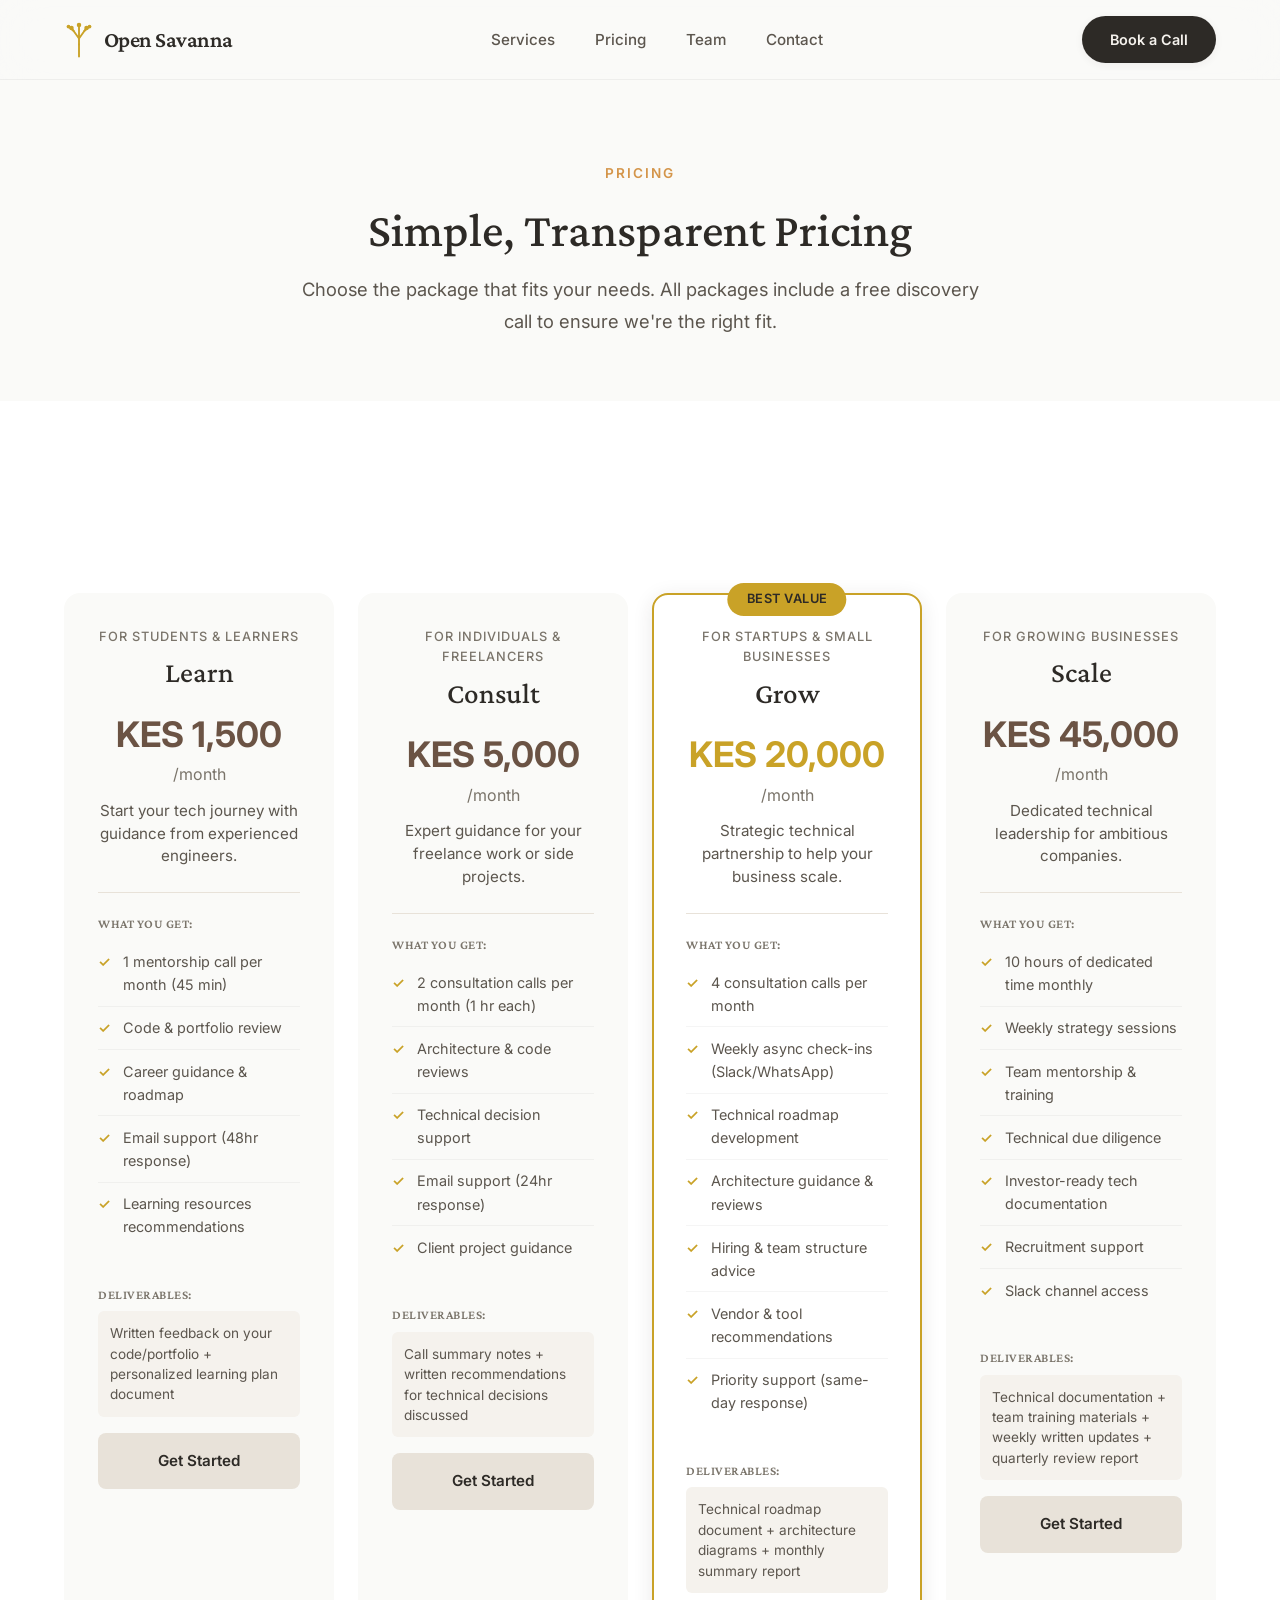
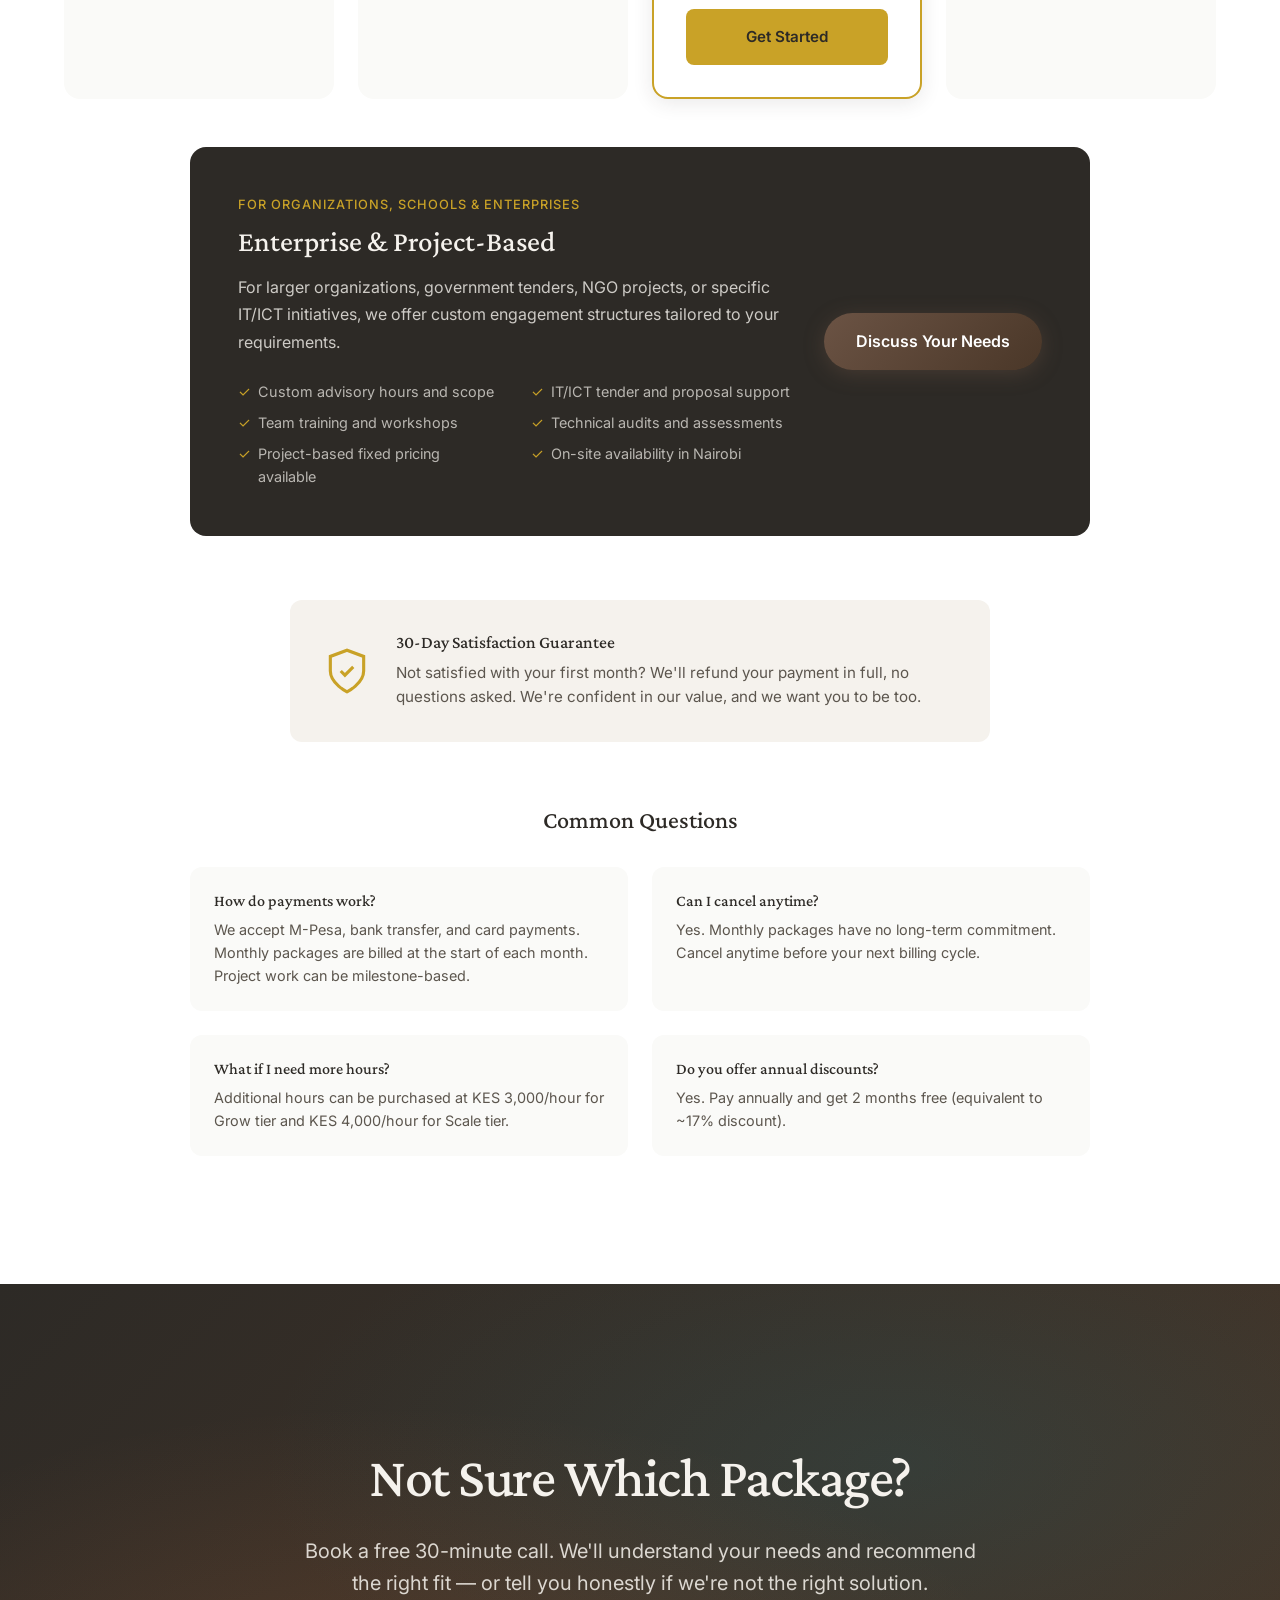
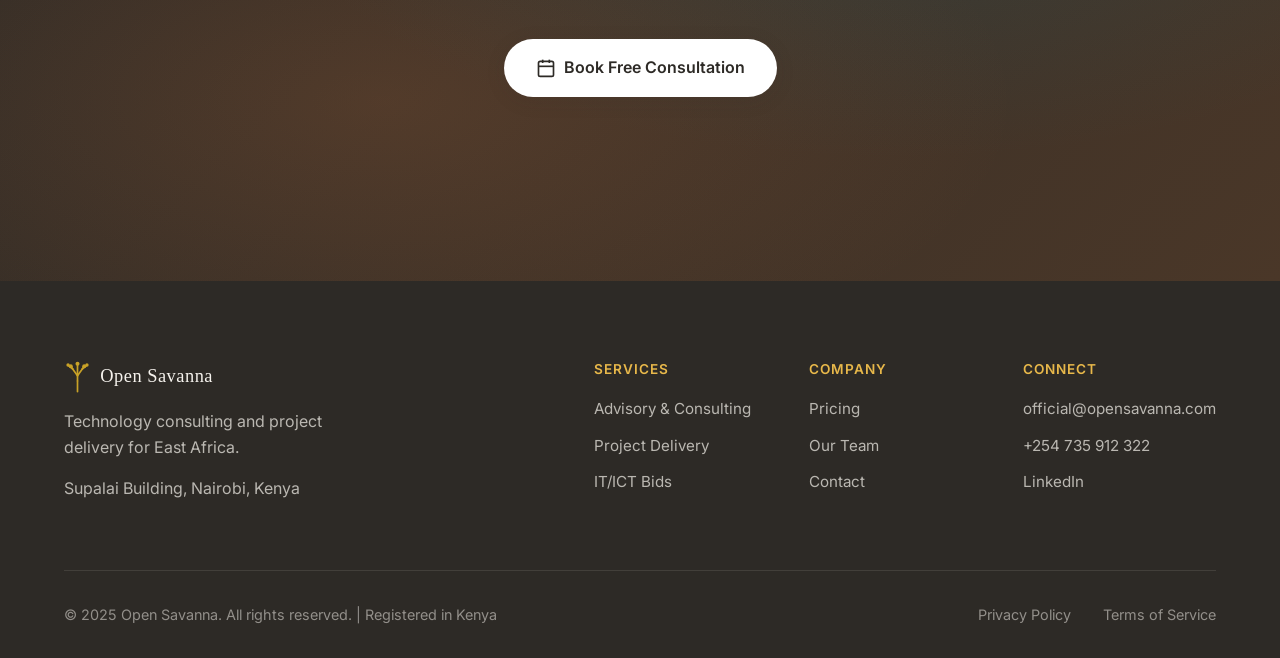
==== commit 17650460: "Fix mobile responsiveness and remove registration number from footer" ====
--- a/pricing.html
+++ b/pricing.html
@@ -284,7 +284,7 @@
         </div>
       </div>
       <div class="footer-bottom">
-        <p>&copy; 2025 Open Savanna. All rights reserved. | Registered in Kenya (PVT-271J5W2D)</p>
+        <p>&copy; 2025 Open Savanna. All rights reserved. | Registered in Kenya</p>
         <div class="footer-legal">
           <a href="privacy.html">Privacy Policy</a>
           <a href="terms.html">Terms of Service</a>
--- a/styles.css
+++ b/styles.css
@@ -1943,7 +1943,7 @@
 }
 
 /* =============================================
-   FAQ SECTION (Homepage)
+   FAQ SECTION (Homepage) - Accordion Style
    ============================================= */
 
 .faq-section {
@@ -1951,38 +1951,81 @@
   background: var(--bg-light);
 }
 
-.faq-section .faq-grid {
-  display: grid;
-  grid-template-columns: repeat(2, 1fr);
-  gap: 2rem;
-  max-width: 1000px;
+.faq-accordion {
+  max-width: 800px;
   margin: 0 auto;
 }
 
 .faq-section .faq-item {
   background: var(--bg-white);
-  padding: 1.75rem;
   border-radius: 12px;
+  margin-bottom: 1rem;
   box-shadow: var(--shadow-sm);
-}
-
-.faq-section .faq-item h4 {
+  overflow: hidden;
+}
+
+.faq-question {
+  width: 100%;
+  display: flex;
+  justify-content: space-between;
+  align-items: center;
+  padding: 1.5rem 1.75rem;
+  background: none;
+  border: none;
+  cursor: pointer;
+  text-align: left;
+  font-family: inherit;
   font-size: 1.05rem;
-  color: var(--text-primary);
-  margin-bottom: 0.75rem;
   font-weight: 600;
-}
-
-.faq-section .faq-item p {
+  color: var(--text-primary);
+  transition: background 0.2s ease;
+}
+
+.faq-question:hover {
+  background: var(--sand-light);
+}
+
+.faq-question span {
+  flex: 1;
+  padding-right: 1rem;
+}
+
+.faq-icon {
+  width: 20px;
+  height: 20px;
+  flex-shrink: 0;
+  color: var(--savanna-gold);
+  transition: transform 0.3s ease;
+}
+
+.faq-item.active .faq-icon {
+  transform: rotate(180deg);
+}
+
+.faq-answer {
+  max-height: 0;
+  overflow: hidden;
+  transition: max-height 0.3s ease, padding 0.3s ease;
+}
+
+.faq-item.active .faq-answer {
+  max-height: 300px;
+}
+
+.faq-answer p {
+  padding: 0 1.75rem 1.5rem;
   font-size: 0.95rem;
   color: var(--text-secondary);
-  line-height: 1.6;
-}
-
-@media (max-width: 768px) {
-  .faq-section .faq-grid {
-    grid-template-columns: 1fr;
-  }
+  line-height: 1.7;
+}
+
+.faq-answer a {
+  color: var(--savanna-gold);
+  text-decoration: none;
+}
+
+.faq-answer a:hover {
+  text-decoration: underline;
 }
 
 /* =============================================
@@ -2239,6 +2282,209 @@
 /* =============================================
    RESPONSIVE DESIGN
    ============================================= */
+
+@media (max-width: 1024px) {
+  /* Services two column */
+  .services-two-col {
+    grid-template-columns: 1fr;
+    max-width: 600px;
+  }
+
+  /* Tech grid */
+  .tech-grid {
+    grid-template-columns: repeat(2, 1fr);
+  }
+
+  /* Process steps */
+  .process-steps {
+    grid-template-columns: repeat(2, 1fr);
+  }
+
+  /* Team preview */
+  .team-preview-grid {
+    grid-template-columns: 1fr;
+    max-width: 500px;
+    margin-left: auto;
+    margin-right: auto;
+  }
+}
+
+@media (max-width: 768px) {
+  /* Services two column */
+  .services-two-col {
+    gap: 1.5rem;
+  }
+
+  .service-track {
+    padding: 1.5rem;
+  }
+
+  /* Tech grid */
+  .tech-grid {
+    grid-template-columns: 1fr;
+    gap: 1rem;
+  }
+
+  .tech-category {
+    padding: 1.5rem;
+  }
+
+  .tech-stack-section {
+    padding: 3rem 4%;
+  }
+
+  /* Process steps */
+  .process-steps {
+    grid-template-columns: 1fr;
+    gap: 1.5rem;
+  }
+
+  .process-step {
+    padding: 1.5rem;
+  }
+
+  .how-it-works {
+    padding: 3rem 4%;
+  }
+
+  /* Case study */
+  .case-study-section {
+    padding: 3rem 4%;
+  }
+
+  .case-study-header {
+    padding: 1.5rem;
+  }
+
+  .case-study-header h3 {
+    font-size: 1.4rem;
+  }
+
+  .case-study-content {
+    padding: 1.5rem;
+  }
+
+  .case-study-testimonial {
+    padding: 1.5rem;
+  }
+
+  .case-study-testimonial blockquote {
+    font-size: 1.1rem;
+  }
+
+  /* FAQ section */
+  .faq-section {
+    padding: 3rem 4%;
+  }
+
+  .faq-question {
+    padding: 1.25rem 1.5rem;
+    font-size: 1rem;
+  }
+
+  .faq-answer p {
+    padding: 0 1.5rem 1.25rem;
+  }
+
+  /* Guarantee section */
+  .guarantee-section {
+    padding: 2rem 4%;
+  }
+
+  .guarantee-content {
+    flex-direction: column;
+    text-align: center;
+    gap: 1rem;
+  }
+
+  .guarantee-icon {
+    margin: 0 auto;
+  }
+
+  /* Team section full page */
+  .team-grid {
+    grid-template-columns: 1fr;
+  }
+
+  .team-member-card {
+    max-width: 500px;
+    margin: 0 auto;
+  }
+
+  /* Page header */
+  .page-header {
+    padding: 6rem 4% 3rem;
+  }
+
+  .page-header h1 {
+    font-size: 2rem;
+  }
+}
+
+@media (max-width: 480px) {
+  /* Hero adjustments */
+  .hero-title {
+    font-size: 2rem;
+  }
+
+  .hero-subtitle {
+    font-size: 1rem;
+  }
+
+  /* Service track */
+  .service-track {
+    padding: 1.25rem;
+  }
+
+  .track-header h3 {
+    font-size: 1.25rem;
+  }
+
+  .track-features li {
+    font-size: 0.9rem;
+  }
+
+  /* Process steps */
+  .step-number {
+    width: 40px;
+    height: 40px;
+    font-size: 1rem;
+  }
+
+  .process-step h3 {
+    font-size: 1.1rem;
+  }
+
+  /* Case study */
+  .case-study-header h3 {
+    font-size: 1.2rem;
+  }
+
+  /* Pricing cards */
+  .pricing-card {
+    padding: 1.5rem;
+  }
+
+  .price-amount {
+    font-size: 2rem;
+  }
+
+  /* Enterprise section */
+  .enterprise-card {
+    padding: 1.5rem;
+  }
+
+  /* Section headers */
+  .section-header h2 {
+    font-size: 1.75rem;
+  }
+
+  /* Team preview button */
+  .team-preview-cta .btn-primary {
+    padding: 0.875rem 1.5rem;
+    font-size: 0.95rem;
+  }
+}
 
 @media (max-width: 1024px) {
   .service-grid {
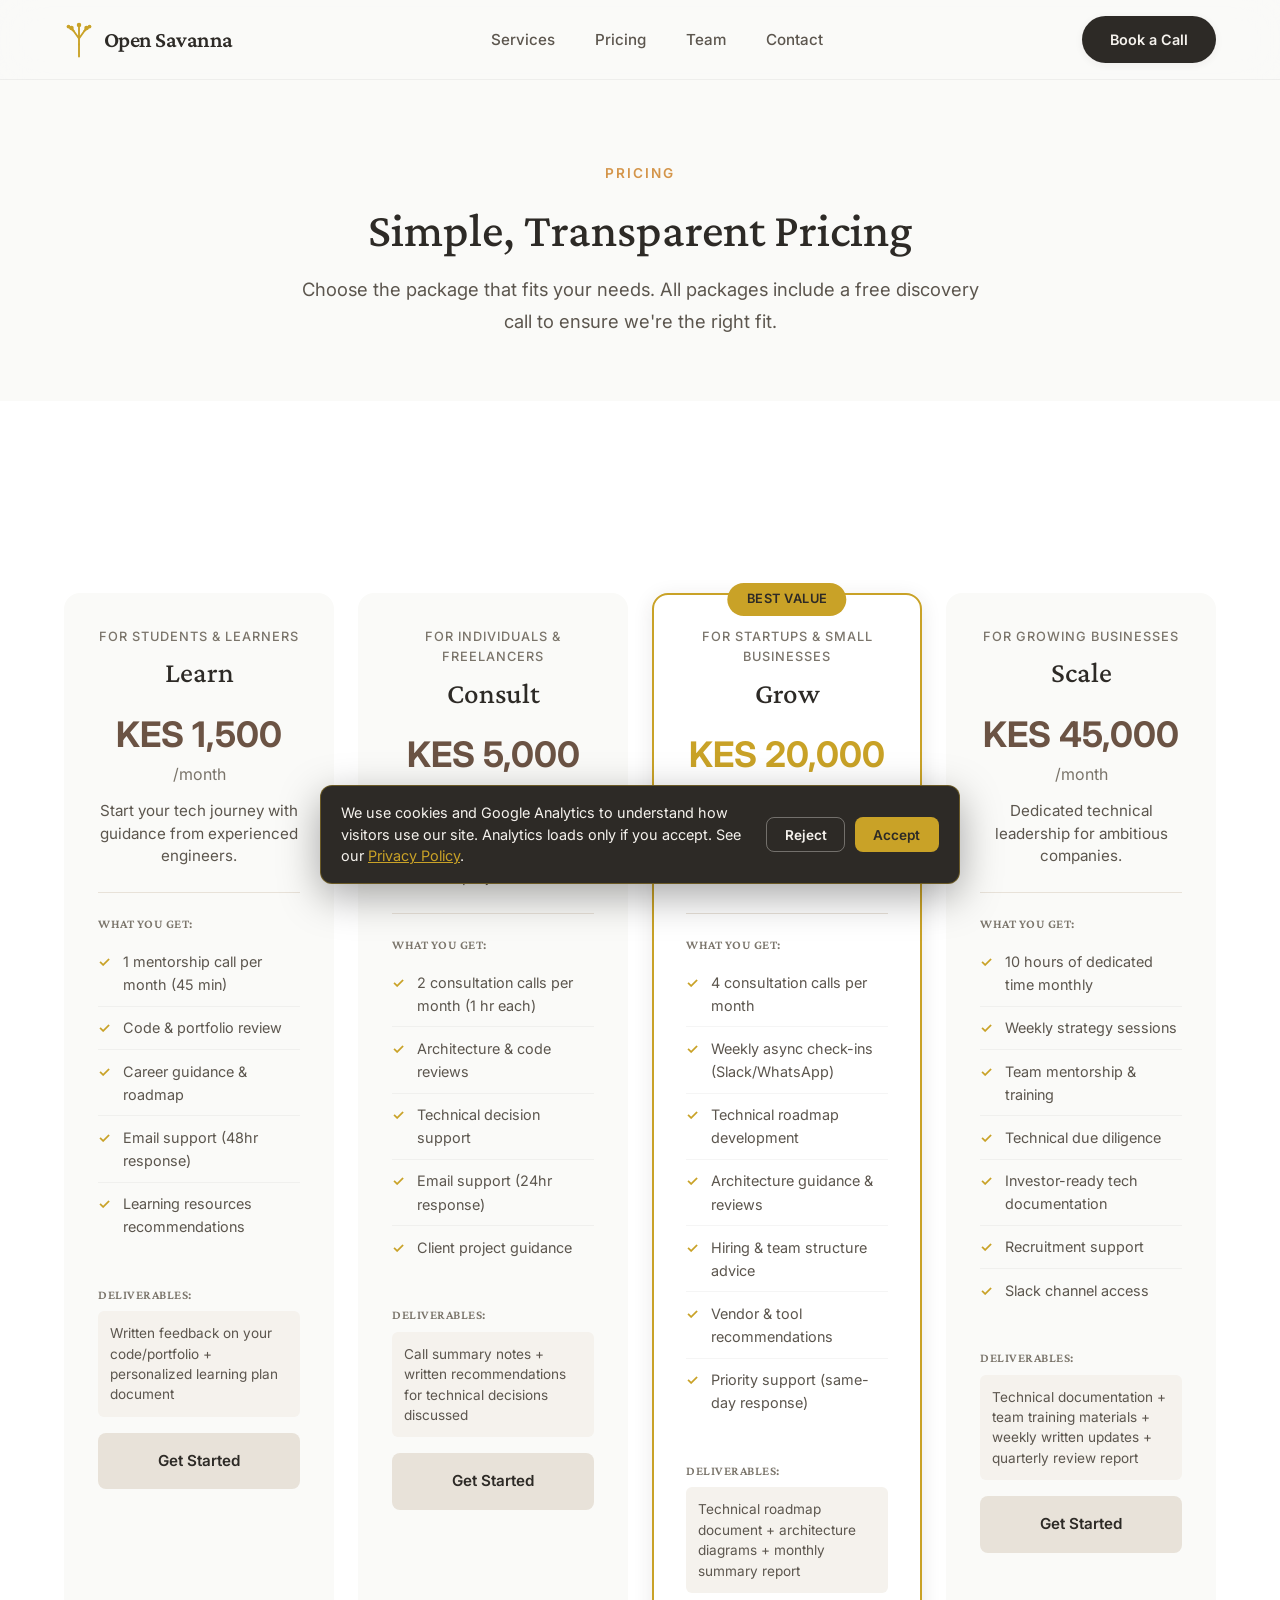
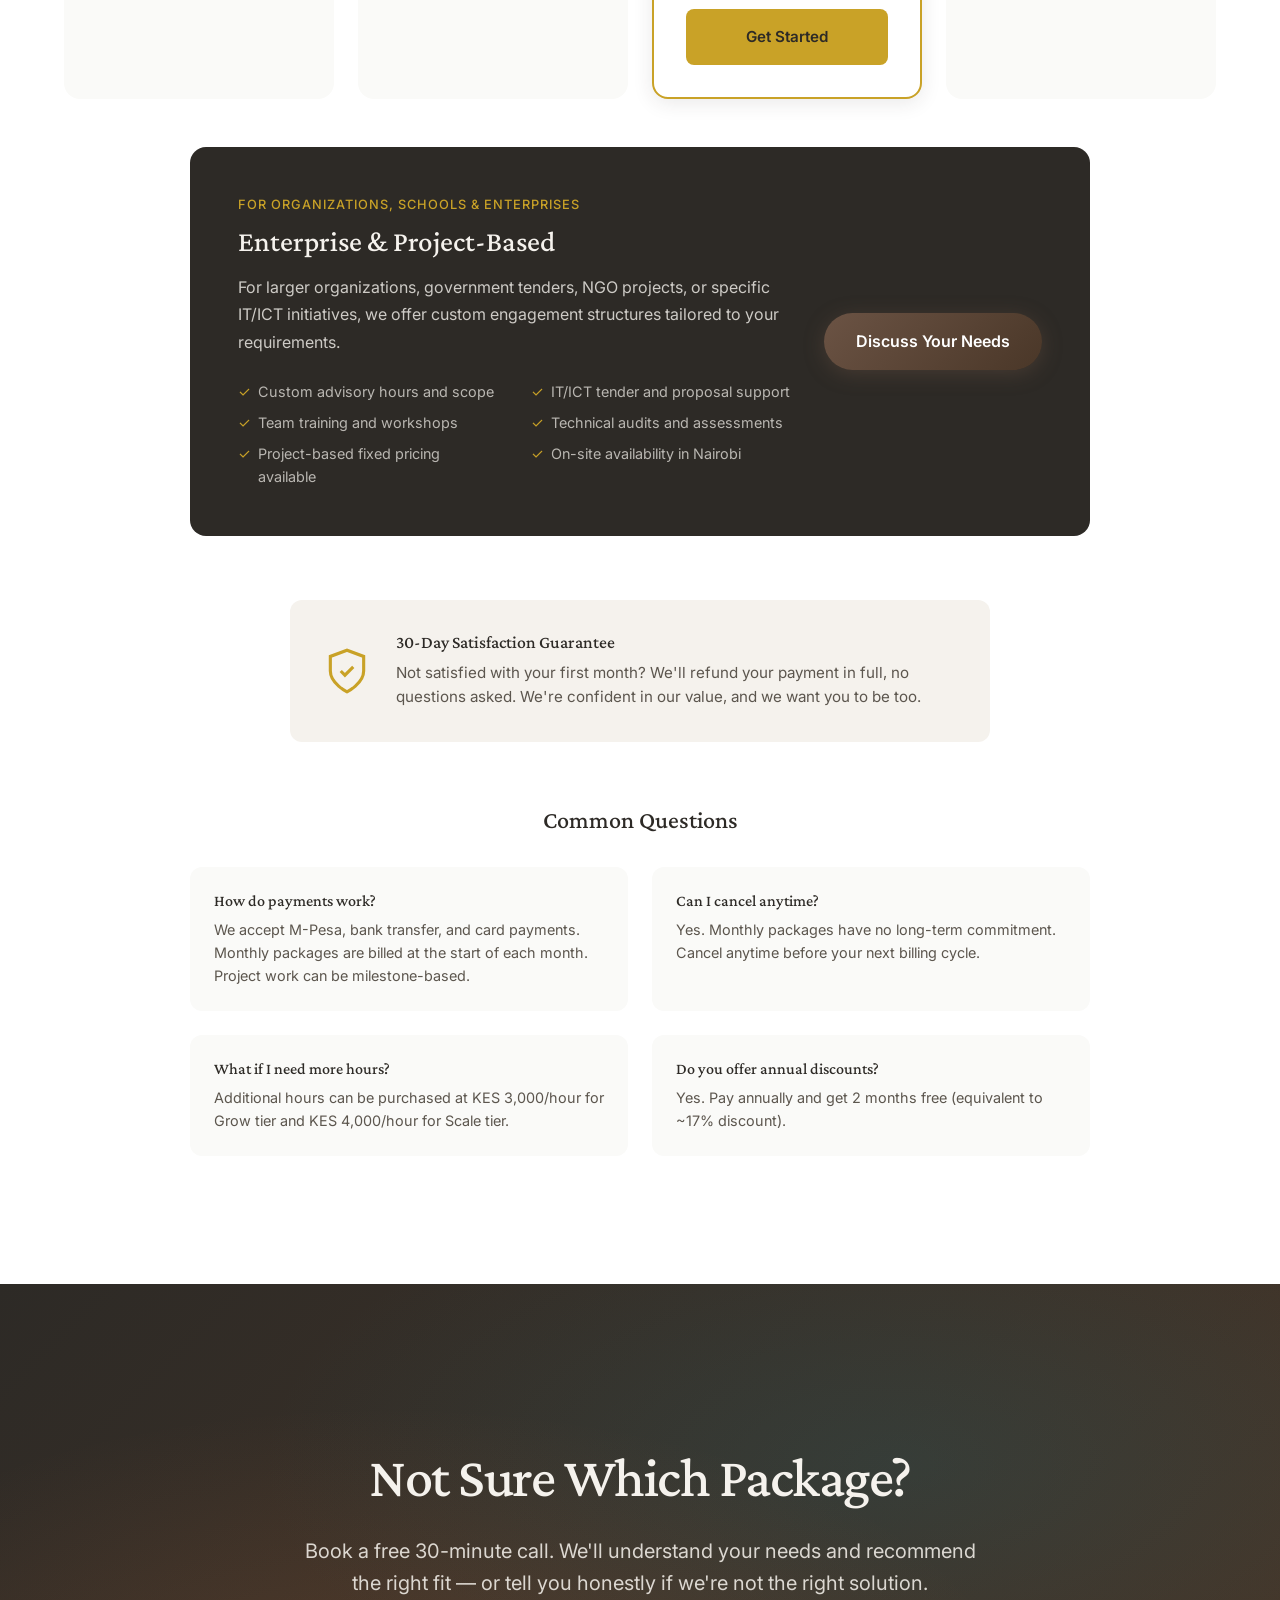
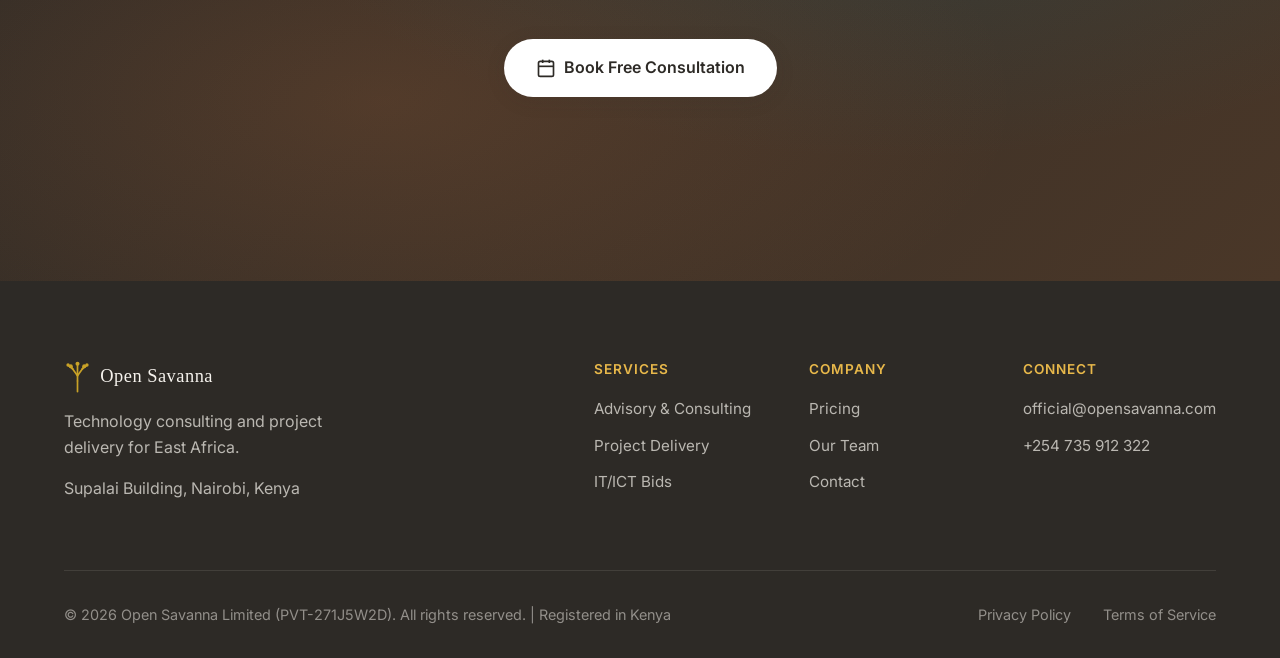
==== commit 5510dc87: "Harden security, gate analytics behind consent, refresh content - Add security headers in vercel.jso" ====
--- a/pricing.html
+++ b/pricing.html
@@ -17,21 +17,23 @@
 
     <!-- Styles -->
     <link rel="stylesheet" href="styles.css" />
+
+    <!-- Google Analytics is loaded via main.js only after cookie consent (see CookieConsent in main.js) -->
   </head>
   <body>
     <!-- Navigation -->
     <nav id="navbar">
-      <a href="index.html" class="logo">
+      <a href="/" class="logo">
         <img src="Images/logo.svg" alt="Open Savanna" class="logo-icon" />
         <span class="logo-text">Open Savanna</span>
       </a>
       <ul class="nav-links" id="nav-links">
         <li><a href="index.html#services">Services</a></li>
-        <li><a href="pricing.html" class="active">Pricing</a></li>
-        <li><a href="team.html">Team</a></li>
+        <li><a href="/pricing" class="active">Pricing</a></li>
+        <li><a href="/team">Team</a></li>
         <li><a href="index.html#contact">Contact</a></li>
       </ul>
-      <a href="https://cal.com/open-savanna/discovery" target="_blank" class="cta-button nav-cta">Book a Call</a>
+      <a href="https://cal.com/open-savanna/discovery" target="_blank" rel="noopener noreferrer" class="cta-button nav-cta">Book a Call</a>
       <button class="mobile-menu-btn" id="mobile-menu-btn" aria-label="Toggle menu">
         <span></span>
         <span></span>
@@ -76,7 +78,7 @@
             <h4>Deliverables:</h4>
             <p>Written feedback on your code/portfolio + personalized learning plan document</p>
           </div>
-          <a href="https://cal.com/open-savanna/discovery" target="_blank" class="pricing-cta">Get Started</a>
+          <a href="https://cal.com/open-savanna/discovery" target="_blank" rel="noopener noreferrer" class="pricing-cta">Get Started</a>
         </div>
 
         <!-- Individual / Consult Package -->
@@ -104,7 +106,7 @@
             <h4>Deliverables:</h4>
             <p>Call summary notes + written recommendations for technical decisions discussed</p>
           </div>
-          <a href="https://cal.com/open-savanna/discovery" target="_blank" class="pricing-cta">Get Started</a>
+          <a href="https://cal.com/open-savanna/discovery" target="_blank" rel="noopener noreferrer" class="pricing-cta">Get Started</a>
         </div>
 
         <!-- Startup / Grow Package - Best Value -->
@@ -135,7 +137,7 @@
             <h4>Deliverables:</h4>
             <p>Technical roadmap document + architecture diagrams + monthly summary report</p>
           </div>
-          <a href="https://cal.com/open-savanna/discovery" target="_blank" class="pricing-cta pricing-cta-featured">Get Started</a>
+          <a href="https://cal.com/open-savanna/discovery" target="_blank" rel="noopener noreferrer" class="pricing-cta pricing-cta-featured">Get Started</a>
         </div>
 
         <!-- Business / Scale Package -->
@@ -165,7 +167,7 @@
             <h4>Deliverables:</h4>
             <p>Technical documentation + team training materials + weekly written updates + quarterly review report</p>
           </div>
-          <a href="https://cal.com/open-savanna/discovery" target="_blank" class="pricing-cta">Get Started</a>
+          <a href="https://cal.com/open-savanna/discovery" target="_blank" rel="noopener noreferrer" class="pricing-cta">Get Started</a>
         </div>
       </div>
 
@@ -186,7 +188,7 @@
             </ul>
           </div>
           <div class="enterprise-cta">
-            <a href="https://cal.com/open-savanna/discovery" target="_blank" class="btn btn-primary">Discuss Your Needs</a>
+            <a href="https://cal.com/open-savanna/discovery" target="_blank" rel="noopener noreferrer" class="btn btn-primary">Discuss Your Needs</a>
           </div>
         </div>
       </div>
@@ -236,7 +238,7 @@
         <h2>Not Sure Which Package?</h2>
         <p>Book a free 30-minute call. We'll understand your needs and recommend the right fit — or tell you honestly if we're not the right solution.</p>
         <div class="cta-buttons">
-          <a href="https://cal.com/open-savanna/discovery" target="_blank" class="btn btn-light">
+          <a href="https://cal.com/open-savanna/discovery" target="_blank" rel="noopener noreferrer" class="btn btn-light">
             <svg viewBox="0 0 24 24" fill="none" stroke="currentColor" stroke-width="2">
               <rect x="3" y="4" width="18" height="18" rx="2" ry="2"/>
               <line x1="16" y1="2" x2="16" y2="6"/>
@@ -271,23 +273,22 @@
           </div>
           <div class="footer-column">
             <h4>Company</h4>
-            <a href="pricing.html">Pricing</a>
-            <a href="team.html">Our Team</a>
+            <a href="/pricing">Pricing</a>
+            <a href="/team">Our Team</a>
             <a href="index.html#contact">Contact</a>
           </div>
           <div class="footer-column">
             <h4>Connect</h4>
             <a href="mailto:official@opensavanna.com">official@opensavanna.com</a>
             <a href="https://wa.me/254735912322">+254 735 912 322</a>
-            <a href="https://linkedin.com/company/opensavanna" target="_blank">LinkedIn</a>
           </div>
         </div>
       </div>
       <div class="footer-bottom">
-        <p>&copy; 2025 Open Savanna. All rights reserved. | Registered in Kenya</p>
+        <p>&copy; 2026 Open Savanna Limited (PVT-271J5W2D). All rights reserved. | Registered in Kenya</p>
         <div class="footer-legal">
-          <a href="privacy.html">Privacy Policy</a>
-          <a href="terms.html">Terms of Service</a>
+          <a href="/privacy">Privacy Policy</a>
+          <a href="/terms">Terms of Service</a>
         </div>
       </div>
     </footer>
--- a/styles.css
+++ b/styles.css
@@ -2310,6 +2310,11 @@
 }
 
 @media (max-width: 768px) {
+  /* Hide scroll indicator on mobile */
+  .scroll-indicator {
+    display: none;
+  }
+
   /* Services two column */
   .services-two-col {
     gap: 1.5rem;
@@ -2418,6 +2423,30 @@
 
   .page-header h1 {
     font-size: 2rem;
+  }
+
+  /* Enterprise card mobile fix */
+  .enterprise-card {
+    grid-template-columns: 1fr;
+    text-align: center;
+    gap: 1.5rem;
+  }
+
+  .enterprise-cta {
+    justify-self: center;
+  }
+
+  .enterprise-content {
+    text-align: center;
+  }
+
+  .enterprise-features {
+    display: grid;
+    grid-template-columns: 1fr;
+    gap: 0.5rem;
+    text-align: left;
+    max-width: 280px;
+    margin: 1rem auto 0;
   }
 }
 
@@ -2472,6 +2501,19 @@
   /* Enterprise section */
   .enterprise-card {
     padding: 1.5rem;
+    grid-template-columns: 1fr;
+    text-align: center;
+  }
+
+  .enterprise-cta {
+    justify-self: center;
+  }
+
+  .enterprise-features {
+    justify-content: center;
+    text-align: left;
+    max-width: 280px;
+    margin: 0 auto;
   }
 
   /* Section headers */
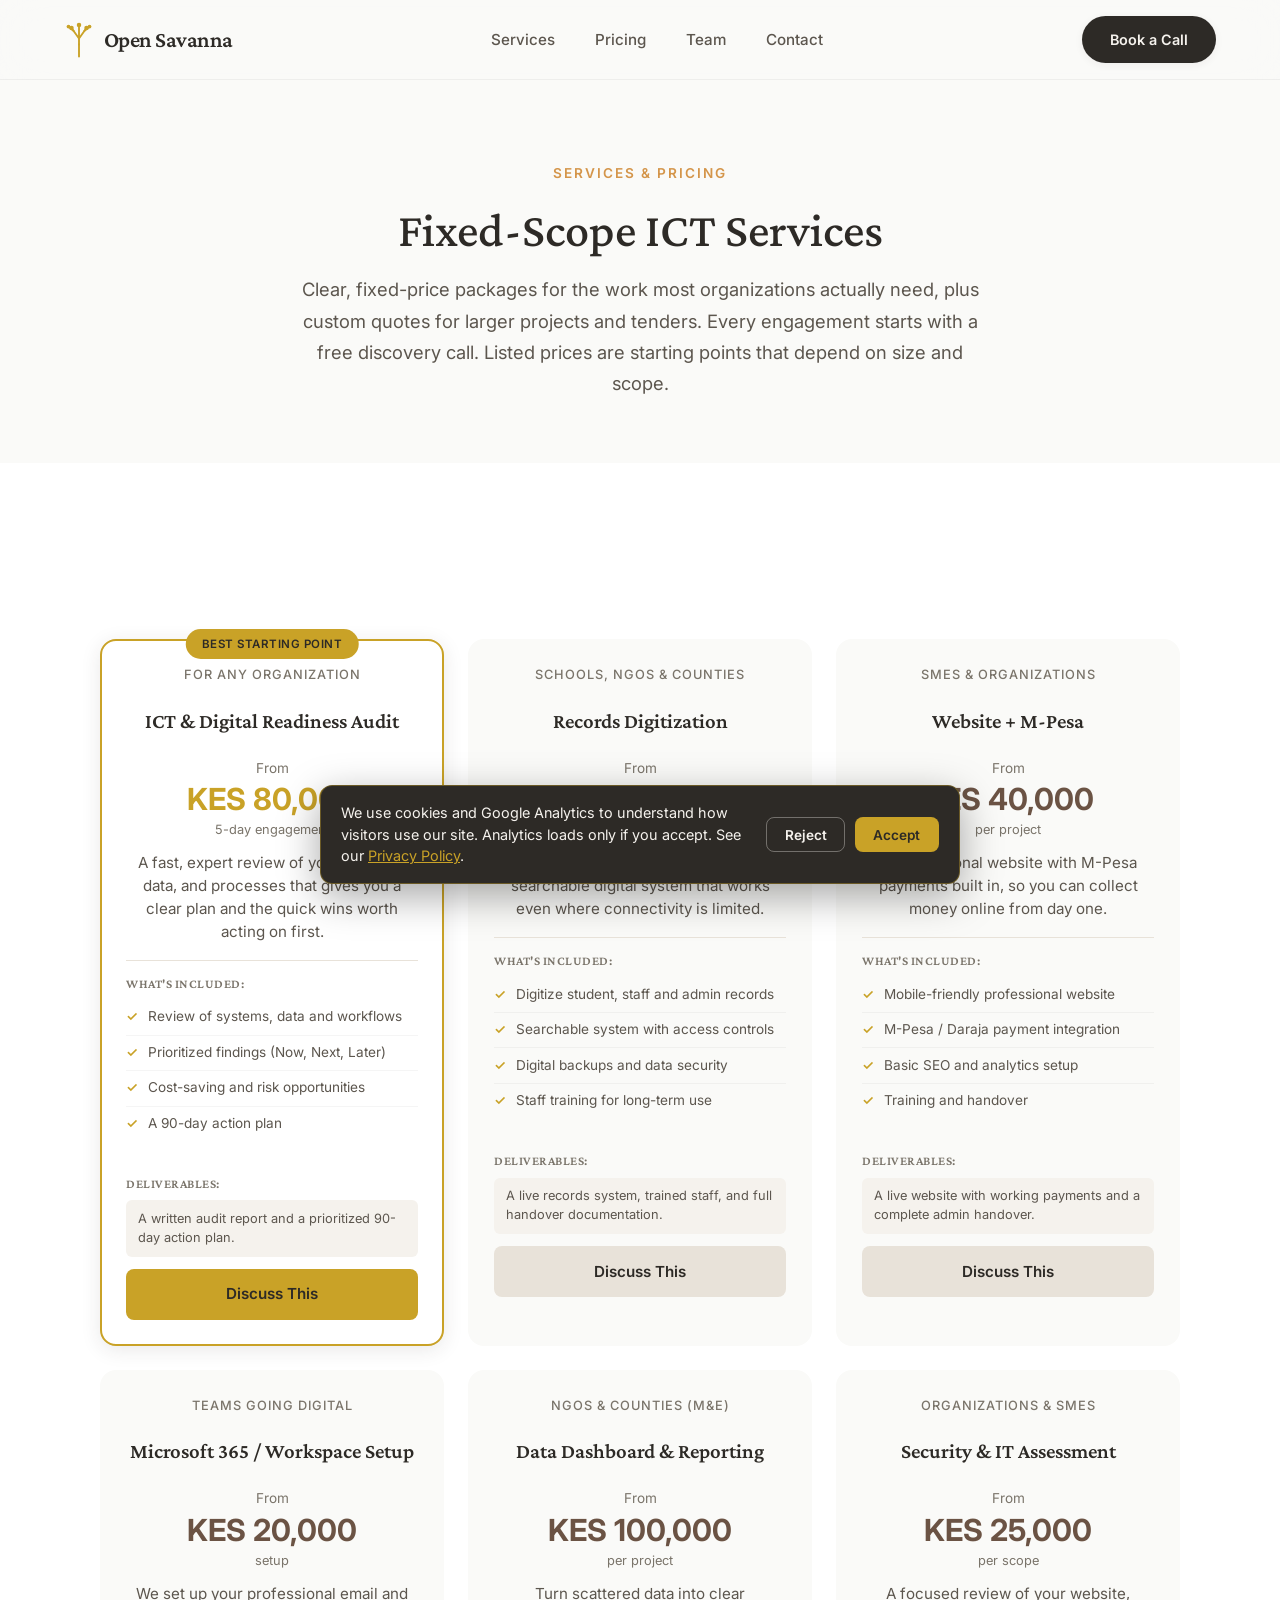
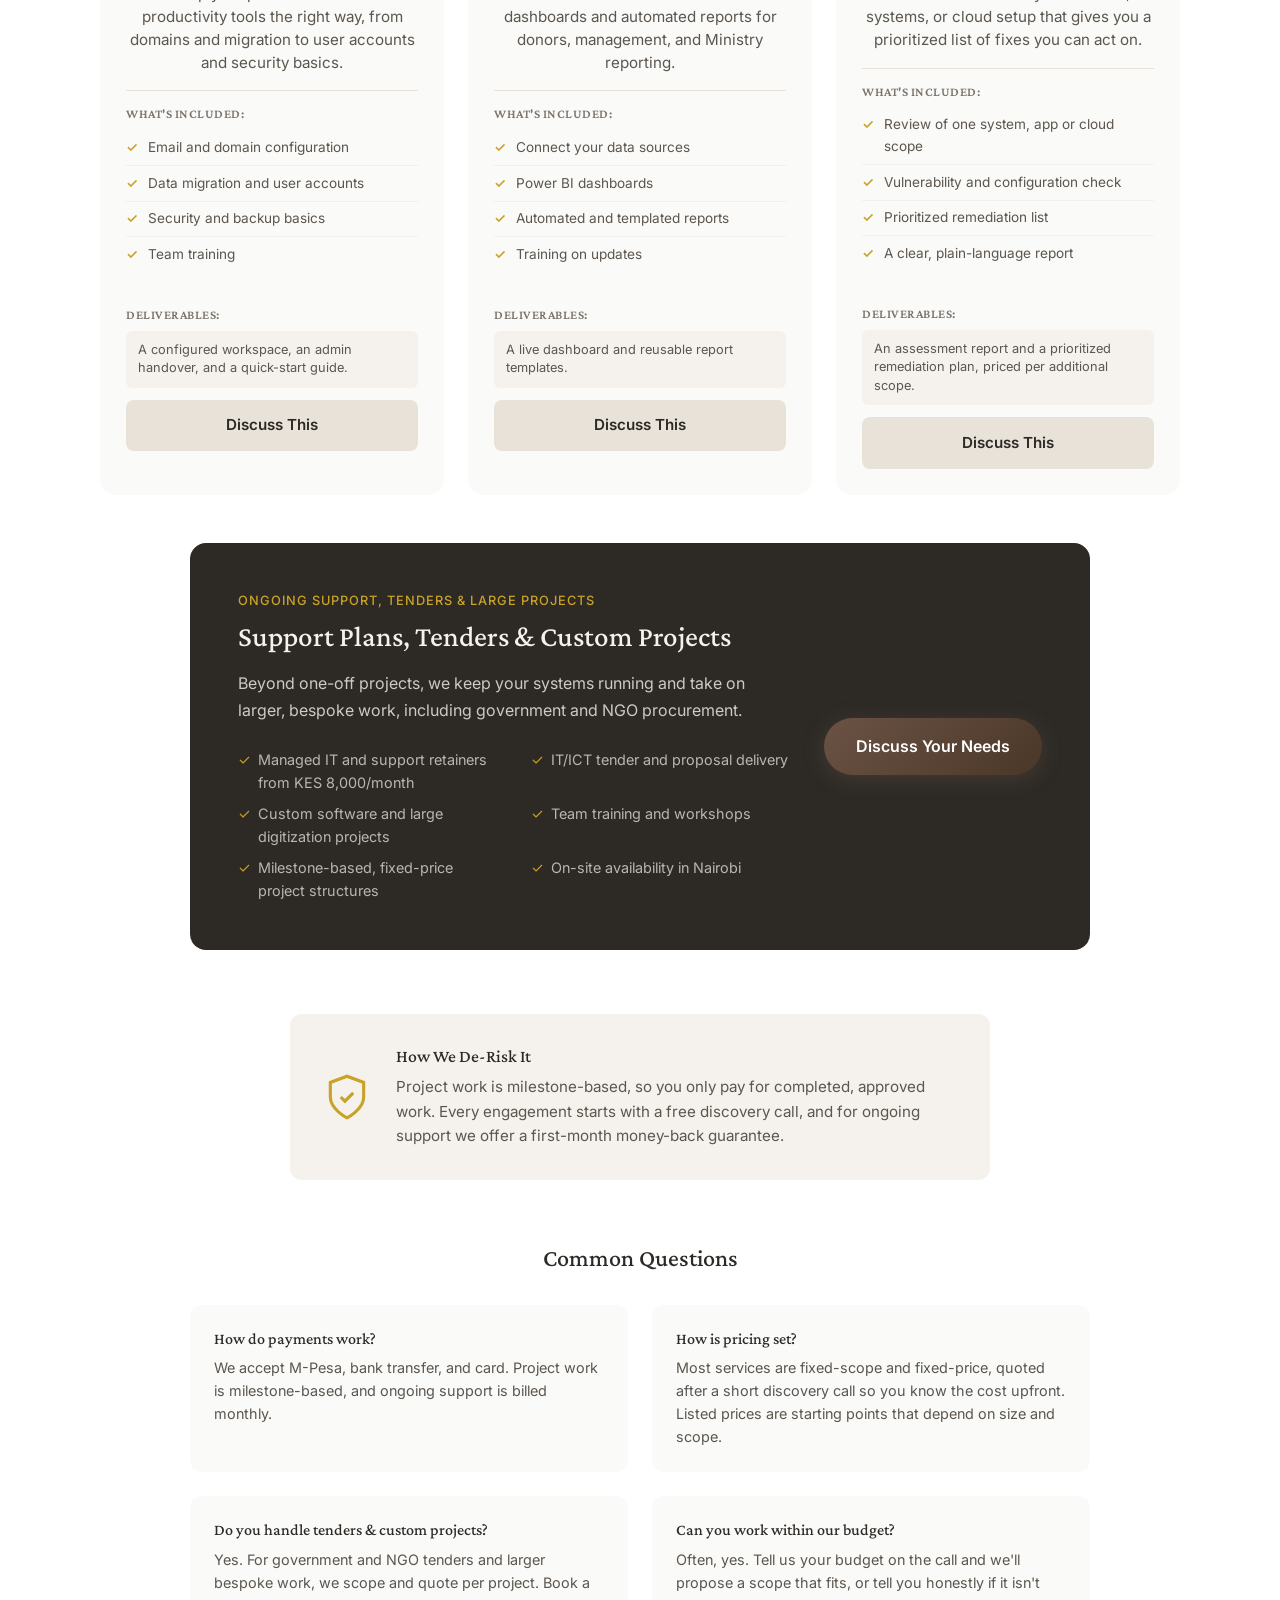
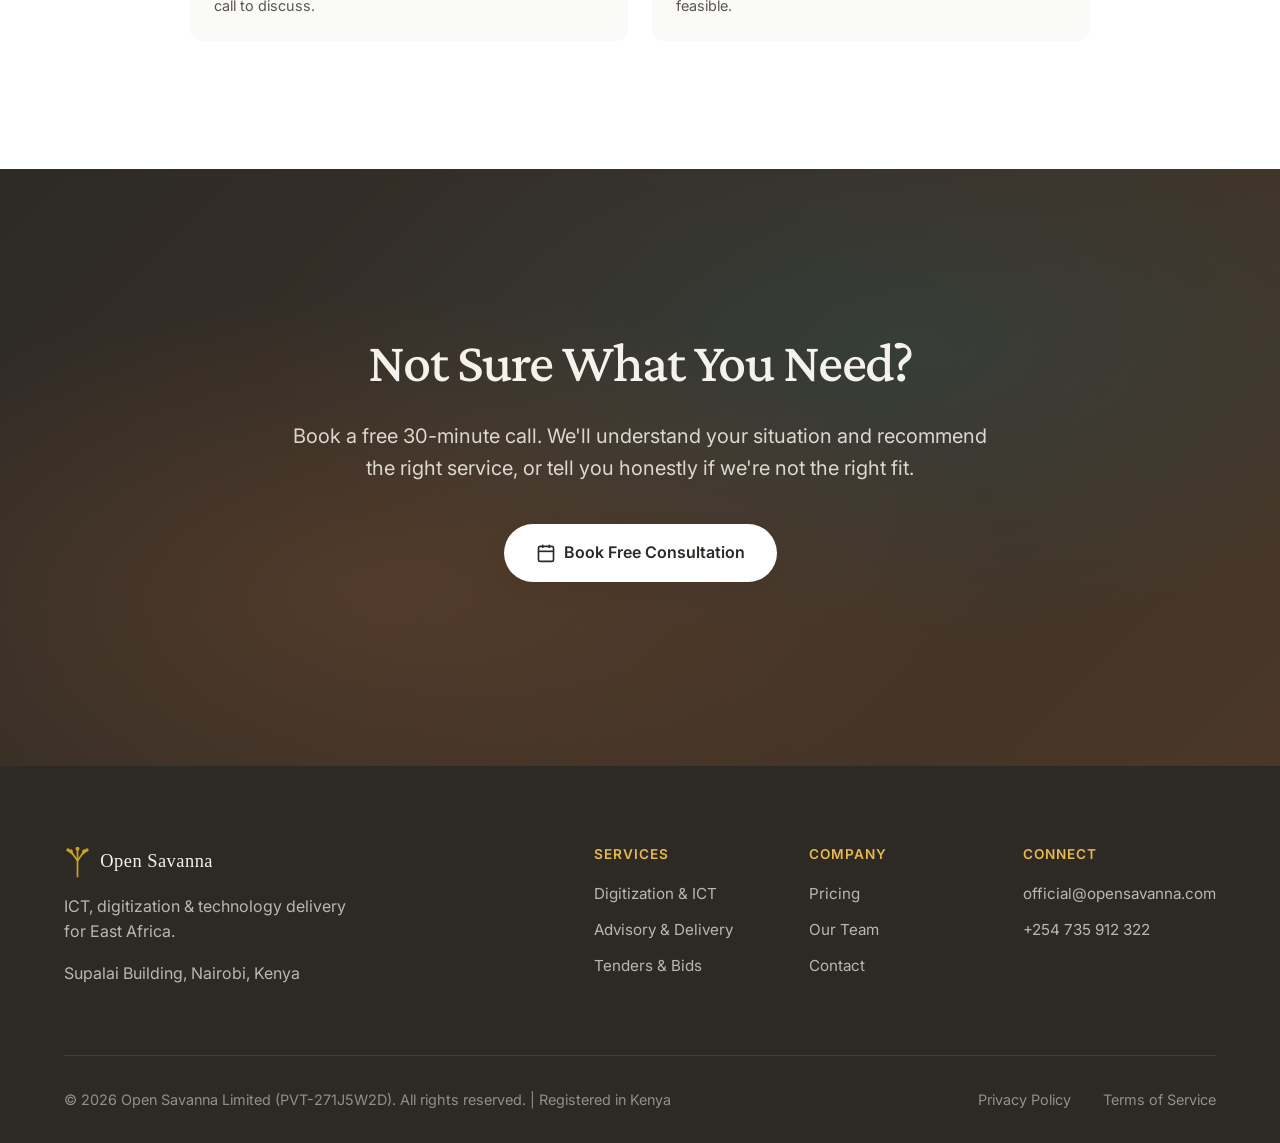
==== commit b593be8d: "Restructure site: ICT/digitization positioning, productized pricing, founder-duo team - Homepage: re" ====
--- a/pricing.html
+++ b/pricing.html
@@ -3,9 +3,9 @@
   <head>
     <meta charset="UTF-8" />
     <meta name="viewport" content="width=device-width, initial-scale=1.0" />
-    <title>Pricing | Open Savanna</title>
-
-    <meta name="description" content="Transparent pricing for technology consulting services. Packages for students, individuals, startups, and businesses." />
+    <title>Services & Pricing | Open Savanna</title>
+
+    <meta name="description" content="Fixed-scope ICT services for East Africa: records digitization, M-Pesa integration, Microsoft 365 & cloud, data dashboards, websites, and IT/ICT tender delivery. Transparent starting prices." />
 
     <!-- Favicon -->
     <link rel="icon" type="image/svg+xml" href="favicon.svg" />
@@ -44,146 +44,198 @@
     <!-- Page Header -->
     <section class="page-header">
       <div class="page-header-content">
-        <p class="section-tagline">Pricing</p>
-        <h1>Simple, Transparent Pricing</h1>
-        <p class="page-subtitle">Choose the package that fits your needs. All packages include a free discovery call to ensure we're the right fit.</p>
+        <p class="section-tagline">Services & Pricing</p>
+        <h1>Fixed-Scope ICT Services</h1>
+        <p class="page-subtitle">Clear, fixed-price packages for the work most organizations actually need, plus custom quotes for larger projects and tenders. Every engagement starts with a free discovery call. Listed prices are starting points that depend on size and scope.</p>
       </div>
     </section>
 
-    <!-- Pricing Section -->
+    <!-- Services / Pricing Section -->
     <section class="pricing" id="pricing">
       <div class="pricing-grid">
-        <!-- Student / Learn Package -->
-        <div class="pricing-card">
-          <div class="pricing-header">
-            <span class="pricing-audience">For Students & Learners</span>
-            <h3 class="pricing-name">Learn</h3>
-            <div class="pricing-price">
-              <span class="price-amount">KES 1,500</span>
-              <span class="price-period">/month</span>
-            </div>
-            <p class="pricing-description">Start your tech journey with guidance from experienced engineers.</p>
-          </div>
-          <div class="pricing-deliverables">
-            <h4>What You Get:</h4>
-            <ul class="pricing-features">
-              <li><span class="check">✓</span> 1 mentorship call per month (45 min)</li>
-              <li><span class="check">✓</span> Code & portfolio review</li>
-              <li><span class="check">✓</span> Career guidance & roadmap</li>
-              <li><span class="check">✓</span> Email support (48hr response)</li>
-              <li><span class="check">✓</span> Learning resources recommendations</li>
-            </ul>
-          </div>
-          <div class="pricing-output">
-            <h4>Deliverables:</h4>
-            <p>Written feedback on your code/portfolio + personalized learning plan document</p>
-          </div>
-          <a href="https://cal.com/open-savanna/discovery" target="_blank" rel="noopener noreferrer" class="pricing-cta">Get Started</a>
-        </div>
-
-        <!-- Individual / Consult Package -->
-        <div class="pricing-card">
-          <div class="pricing-header">
-            <span class="pricing-audience">For Individuals & Freelancers</span>
-            <h3 class="pricing-name">Consult</h3>
-            <div class="pricing-price">
-              <span class="price-amount">KES 5,000</span>
-              <span class="price-period">/month</span>
-            </div>
-            <p class="pricing-description">Expert guidance for your freelance work or side projects.</p>
-          </div>
-          <div class="pricing-deliverables">
-            <h4>What You Get:</h4>
-            <ul class="pricing-features">
-              <li><span class="check">✓</span> 2 consultation calls per month (1 hr each)</li>
-              <li><span class="check">✓</span> Architecture & code reviews</li>
-              <li><span class="check">✓</span> Technical decision support</li>
-              <li><span class="check">✓</span> Email support (24hr response)</li>
-              <li><span class="check">✓</span> Client project guidance</li>
-            </ul>
-          </div>
-          <div class="pricing-output">
-            <h4>Deliverables:</h4>
-            <p>Call summary notes + written recommendations for technical decisions discussed</p>
-          </div>
-          <a href="https://cal.com/open-savanna/discovery" target="_blank" rel="noopener noreferrer" class="pricing-cta">Get Started</a>
-        </div>
-
-        <!-- Startup / Grow Package - Best Value -->
+        <!-- ICT & Digital Readiness Audit -->
         <div class="pricing-card featured">
-          <div class="pricing-badge">Best Value</div>
-          <div class="pricing-header">
-            <span class="pricing-audience">For Startups & Small Businesses</span>
-            <h3 class="pricing-name">Grow</h3>
-            <div class="pricing-price">
+          <div class="pricing-badge">Best Starting Point</div>
+          <div class="pricing-header">
+            <span class="pricing-audience">For any organization</span>
+            <h3 class="pricing-name">ICT & Digital Readiness Audit</h3>
+            <div class="pricing-price">
+              <span class="price-from">From</span>
+              <span class="price-amount">KES 80,000</span>
+              <span class="price-period">5-day engagement</span>
+            </div>
+            <p class="pricing-description">A fast, expert review of your systems, data, and processes that gives you a clear plan and the quick wins worth acting on first.</p>
+          </div>
+          <div class="pricing-deliverables">
+            <h4>What's Included:</h4>
+            <ul class="pricing-features">
+              <li><span class="check">✓</span> Review of systems, data and workflows</li>
+              <li><span class="check">✓</span> Prioritized findings (Now, Next, Later)</li>
+              <li><span class="check">✓</span> Cost-saving and risk opportunities</li>
+              <li><span class="check">✓</span> A 90-day action plan</li>
+            </ul>
+          </div>
+          <div class="pricing-output">
+            <h4>Deliverables:</h4>
+            <p>A written audit report and a prioritized 90-day action plan.</p>
+          </div>
+          <a href="https://cal.com/open-savanna/discovery" target="_blank" rel="noopener noreferrer" class="pricing-cta pricing-cta-featured" data-offer="ICT Audit">Discuss This</a>
+        </div>
+
+        <!-- Records Digitization & Document Management -->
+        <div class="pricing-card">
+          <div class="pricing-header">
+            <span class="pricing-audience">Schools, NGOs &amp; counties</span>
+            <h3 class="pricing-name">Records Digitization</h3>
+            <div class="pricing-price">
+              <span class="price-from">From</span>
+              <span class="price-amount">KES 150,000</span>
+              <span class="price-period">per project</span>
+            </div>
+            <p class="pricing-description">Turn paper records into a secure, searchable digital system that works even where connectivity is limited.</p>
+          </div>
+          <div class="pricing-deliverables">
+            <h4>What's Included:</h4>
+            <ul class="pricing-features">
+              <li><span class="check">✓</span> Digitize student, staff and admin records</li>
+              <li><span class="check">✓</span> Searchable system with access controls</li>
+              <li><span class="check">✓</span> Digital backups and data security</li>
+              <li><span class="check">✓</span> Staff training for long-term use</li>
+            </ul>
+          </div>
+          <div class="pricing-output">
+            <h4>Deliverables:</h4>
+            <p>A live records system, trained staff, and full handover documentation.</p>
+          </div>
+          <a href="https://cal.com/open-savanna/discovery" target="_blank" rel="noopener noreferrer" class="pricing-cta" data-offer="Records Digitization">Discuss This</a>
+        </div>
+
+        <!-- Website + M-Pesa -->
+        <div class="pricing-card">
+          <div class="pricing-header">
+            <span class="pricing-audience">SMEs &amp; organizations</span>
+            <h3 class="pricing-name">Website + M-Pesa</h3>
+            <div class="pricing-price">
+              <span class="price-from">From</span>
+              <span class="price-amount">KES 40,000</span>
+              <span class="price-period">per project</span>
+            </div>
+            <p class="pricing-description">A professional website with M-Pesa payments built in, so you can collect money online from day one.</p>
+          </div>
+          <div class="pricing-deliverables">
+            <h4>What's Included:</h4>
+            <ul class="pricing-features">
+              <li><span class="check">✓</span> Mobile-friendly professional website</li>
+              <li><span class="check">✓</span> M-Pesa / Daraja payment integration</li>
+              <li><span class="check">✓</span> Basic SEO and analytics setup</li>
+              <li><span class="check">✓</span> Training and handover</li>
+            </ul>
+          </div>
+          <div class="pricing-output">
+            <h4>Deliverables:</h4>
+            <p>A live website with working payments and a complete admin handover.</p>
+          </div>
+          <a href="https://cal.com/open-savanna/discovery" target="_blank" rel="noopener noreferrer" class="pricing-cta" data-offer="Website + M-Pesa">Discuss This</a>
+        </div>
+
+        <!-- Microsoft 365 / Google Workspace -->
+        <div class="pricing-card">
+          <div class="pricing-header">
+            <span class="pricing-audience">Teams going digital</span>
+            <h3 class="pricing-name">Microsoft 365 / Workspace Setup</h3>
+            <div class="pricing-price">
+              <span class="price-from">From</span>
               <span class="price-amount">KES 20,000</span>
-              <span class="price-period">/month</span>
-            </div>
-            <p class="pricing-description">Strategic technical partnership to help your business scale.</p>
-          </div>
-          <div class="pricing-deliverables">
-            <h4>What You Get:</h4>
-            <ul class="pricing-features">
-              <li><span class="check">✓</span> 4 consultation calls per month</li>
-              <li><span class="check">✓</span> Weekly async check-ins (Slack/WhatsApp)</li>
-              <li><span class="check">✓</span> Technical roadmap development</li>
-              <li><span class="check">✓</span> Architecture guidance & reviews</li>
-              <li><span class="check">✓</span> Hiring & team structure advice</li>
-              <li><span class="check">✓</span> Vendor & tool recommendations</li>
-              <li><span class="check">✓</span> Priority support (same-day response)</li>
-            </ul>
-          </div>
-          <div class="pricing-output">
-            <h4>Deliverables:</h4>
-            <p>Technical roadmap document + architecture diagrams + monthly summary report</p>
-          </div>
-          <a href="https://cal.com/open-savanna/discovery" target="_blank" rel="noopener noreferrer" class="pricing-cta pricing-cta-featured">Get Started</a>
-        </div>
-
-        <!-- Business / Scale Package -->
-        <div class="pricing-card">
-          <div class="pricing-header">
-            <span class="pricing-audience">For Growing Businesses</span>
-            <h3 class="pricing-name">Scale</h3>
-            <div class="pricing-price">
-              <span class="price-amount">KES 45,000</span>
-              <span class="price-period">/month</span>
-            </div>
-            <p class="pricing-description">Dedicated technical leadership for ambitious companies.</p>
-          </div>
-          <div class="pricing-deliverables">
-            <h4>What You Get:</h4>
-            <ul class="pricing-features">
-              <li><span class="check">✓</span> 10 hours of dedicated time monthly</li>
-              <li><span class="check">✓</span> Weekly strategy sessions</li>
-              <li><span class="check">✓</span> Team mentorship & training</li>
-              <li><span class="check">✓</span> Technical due diligence</li>
-              <li><span class="check">✓</span> Investor-ready tech documentation</li>
-              <li><span class="check">✓</span> Recruitment support</li>
-              <li><span class="check">✓</span> Slack channel access</li>
-            </ul>
-          </div>
-          <div class="pricing-output">
-            <h4>Deliverables:</h4>
-            <p>Technical documentation + team training materials + weekly written updates + quarterly review report</p>
-          </div>
-          <a href="https://cal.com/open-savanna/discovery" target="_blank" rel="noopener noreferrer" class="pricing-cta">Get Started</a>
-        </div>
-      </div>
-
-      <!-- Enterprise Section -->
+              <span class="price-period">setup</span>
+            </div>
+            <p class="pricing-description">We set up your professional email and productivity tools the right way, from domains and migration to user accounts and security basics.</p>
+          </div>
+          <div class="pricing-deliverables">
+            <h4>What's Included:</h4>
+            <ul class="pricing-features">
+              <li><span class="check">✓</span> Email and domain configuration</li>
+              <li><span class="check">✓</span> Data migration and user accounts</li>
+              <li><span class="check">✓</span> Security and backup basics</li>
+              <li><span class="check">✓</span> Team training</li>
+            </ul>
+          </div>
+          <div class="pricing-output">
+            <h4>Deliverables:</h4>
+            <p>A configured workspace, an admin handover, and a quick-start guide.</p>
+          </div>
+          <a href="https://cal.com/open-savanna/discovery" target="_blank" rel="noopener noreferrer" class="pricing-cta" data-offer="M365 / Workspace">Discuss This</a>
+        </div>
+
+        <!-- Data Dashboard & Reporting -->
+        <div class="pricing-card">
+          <div class="pricing-header">
+            <span class="pricing-audience">NGOs &amp; counties (M&amp;E)</span>
+            <h3 class="pricing-name">Data Dashboard & Reporting</h3>
+            <div class="pricing-price">
+              <span class="price-from">From</span>
+              <span class="price-amount">KES 100,000</span>
+              <span class="price-period">per project</span>
+            </div>
+            <p class="pricing-description">Turn scattered data into clear dashboards and automated reports for donors, management, and Ministry reporting.</p>
+          </div>
+          <div class="pricing-deliverables">
+            <h4>What's Included:</h4>
+            <ul class="pricing-features">
+              <li><span class="check">✓</span> Connect your data sources</li>
+              <li><span class="check">✓</span> Power BI dashboards</li>
+              <li><span class="check">✓</span> Automated and templated reports</li>
+              <li><span class="check">✓</span> Training on updates</li>
+            </ul>
+          </div>
+          <div class="pricing-output">
+            <h4>Deliverables:</h4>
+            <p>A live dashboard and reusable report templates.</p>
+          </div>
+          <a href="https://cal.com/open-savanna/discovery" target="_blank" rel="noopener noreferrer" class="pricing-cta" data-offer="Data Dashboard">Discuss This</a>
+        </div>
+
+        <!-- Security & IT Assessment -->
+        <div class="pricing-card">
+          <div class="pricing-header">
+            <span class="pricing-audience">Organizations &amp; SMEs</span>
+            <h3 class="pricing-name">Security & IT Assessment</h3>
+            <div class="pricing-price">
+              <span class="price-from">From</span>
+              <span class="price-amount">KES 25,000</span>
+              <span class="price-period">per scope</span>
+            </div>
+            <p class="pricing-description">A focused review of your website, systems, or cloud setup that gives you a prioritized list of fixes you can act on.</p>
+          </div>
+          <div class="pricing-deliverables">
+            <h4>What's Included:</h4>
+            <ul class="pricing-features">
+              <li><span class="check">✓</span> Review of one system, app or cloud scope</li>
+              <li><span class="check">✓</span> Vulnerability and configuration check</li>
+              <li><span class="check">✓</span> Prioritized remediation list</li>
+              <li><span class="check">✓</span> A clear, plain-language report</li>
+            </ul>
+          </div>
+          <div class="pricing-output">
+            <h4>Deliverables:</h4>
+            <p>An assessment report and a prioritized remediation plan, priced per additional scope.</p>
+          </div>
+          <a href="https://cal.com/open-savanna/discovery" target="_blank" rel="noopener noreferrer" class="pricing-cta" data-offer="Security Assessment">Discuss This</a>
+        </div>
+      </div>
+
+      <!-- Ongoing Support, Tenders & Custom Work -->
       <div class="enterprise-section">
         <div class="enterprise-card">
           <div class="enterprise-content">
-            <span class="pricing-audience">For Organizations, Schools & Enterprises</span>
-            <h3>Enterprise & Project-Based</h3>
-            <p>For larger organizations, government tenders, NGO projects, or specific IT/ICT initiatives, we offer custom engagement structures tailored to your requirements.</p>
+            <span class="pricing-audience">Ongoing support, tenders &amp; large projects</span>
+            <h3>Support Plans, Tenders & Custom Projects</h3>
+            <p>Beyond one-off projects, we keep your systems running and take on larger, bespoke work, including government and NGO procurement.</p>
             <ul class="enterprise-features">
-              <li>Custom advisory hours and scope</li>
-              <li>IT/ICT tender and proposal support</li>
+              <li>Managed IT and support retainers from KES 8,000/month</li>
+              <li>IT/ICT tender and proposal delivery</li>
+              <li>Custom software and large digitization projects</li>
               <li>Team training and workshops</li>
-              <li>Technical audits and assessments</li>
-              <li>Project-based fixed pricing available</li>
+              <li>Milestone-based, fixed-price project structures</li>
               <li>On-site availability in Nairobi</li>
             </ul>
           </div>
@@ -202,8 +254,8 @@
           </svg>
         </div>
         <div class="guarantee-details">
-          <h4>30-Day Satisfaction Guarantee</h4>
-          <p>Not satisfied with your first month? We'll refund your payment in full, no questions asked. We're confident in our value, and we want you to be too.</p>
+          <h4>How We De-Risk It</h4>
+          <p>Project work is milestone-based, so you only pay for completed, approved work. Every engagement starts with a free discovery call, and for ongoing support we offer a first-month money-back guarantee.</p>
         </div>
       </div>
 
@@ -213,19 +265,19 @@
         <div class="faq-grid">
           <div class="faq-item">
             <h4>How do payments work?</h4>
-            <p>We accept M-Pesa, bank transfer, and card payments. Monthly packages are billed at the start of each month. Project work can be milestone-based.</p>
+            <p>We accept M-Pesa, bank transfer, and card. Project work is milestone-based, and ongoing support is billed monthly.</p>
           </div>
           <div class="faq-item">
-            <h4>Can I cancel anytime?</h4>
-            <p>Yes. Monthly packages have no long-term commitment. Cancel anytime before your next billing cycle.</p>
+            <h4>How is pricing set?</h4>
+            <p>Most services are fixed-scope and fixed-price, quoted after a short discovery call so you know the cost upfront. Listed prices are starting points that depend on size and scope.</p>
           </div>
           <div class="faq-item">
-            <h4>What if I need more hours?</h4>
-            <p>Additional hours can be purchased at KES 3,000/hour for Grow tier and KES 4,000/hour for Scale tier.</p>
+            <h4>Do you handle tenders &amp; custom projects?</h4>
+            <p>Yes. For government and NGO tenders and larger bespoke work, we scope and quote per project. Book a call to discuss.</p>
           </div>
           <div class="faq-item">
-            <h4>Do you offer annual discounts?</h4>
-            <p>Yes. Pay annually and get 2 months free (equivalent to ~17% discount).</p>
+            <h4>Can you work within our budget?</h4>
+            <p>Often, yes. Tell us your budget on the call and we'll propose a scope that fits, or tell you honestly if it isn't feasible.</p>
           </div>
         </div>
       </div>
@@ -235,8 +287,8 @@
     <section class="cta-section">
       <div class="cta-background"></div>
       <div class="cta-content">
-        <h2>Not Sure Which Package?</h2>
-        <p>Book a free 30-minute call. We'll understand your needs and recommend the right fit — or tell you honestly if we're not the right solution.</p>
+        <h2>Not Sure What You Need?</h2>
+        <p>Book a free 30-minute call. We'll understand your situation and recommend the right service, or tell you honestly if we're not the right fit.</p>
         <div class="cta-buttons">
           <a href="https://cal.com/open-savanna/discovery" target="_blank" rel="noopener noreferrer" class="btn btn-light">
             <svg viewBox="0 0 24 24" fill="none" stroke="currentColor" stroke-width="2">
@@ -259,7 +311,7 @@
             <img src="Images/logo.svg" alt="Open Savanna" class="footer-logo-icon" />
             <span class="footer-logo-text">Open Savanna</span>
           </div>
-          <p>Technology consulting and project delivery for East Africa.</p>
+          <p>ICT, digitization &amp; technology delivery for East Africa.</p>
           <div class="footer-address">
             <p>Supalai Building, Nairobi, Kenya</p>
           </div>
@@ -267,9 +319,9 @@
         <div class="footer-links">
           <div class="footer-column">
             <h4>Services</h4>
-            <a href="index.html#services">Advisory & Consulting</a>
-            <a href="index.html#services">Project Delivery</a>
-            <a href="index.html#services">IT/ICT Bids</a>
+            <a href="index.html#services">Digitization &amp; ICT</a>
+            <a href="index.html#services">Advisory &amp; Delivery</a>
+            <a href="index.html#services">Tenders &amp; Bids</a>
           </div>
           <div class="footer-column">
             <h4>Company</h4>
--- a/styles.css
+++ b/styles.css
@@ -870,10 +870,10 @@
 
 .pricing-grid {
   display: grid;
-  grid-template-columns: repeat(4, 1fr);
+  grid-template-columns: repeat(3, 1fr);
   gap: 1.5rem;
-  max-width: 1200px;
-  margin: 4rem auto 0;
+  max-width: 1080px;
+  margin: 3rem auto 0;
 }
 
 /* Center the last (5th) card */
@@ -886,7 +886,7 @@
 .pricing-card {
   background: var(--bg-light);
   border-radius: 16px;
-  padding: 2rem;
+  padding: 1.5rem;
   position: relative;
   transition: transform 0.3s ease, box-shadow 0.3s ease;
   border: 2px solid transparent;
@@ -914,11 +914,12 @@
   top: -12px;
   left: 50%;
   transform: translateX(-50%);
+  white-space: nowrap;
   background: var(--savanna-gold);
   color: var(--savanna-night);
-  padding: 0.4rem 1.2rem;
+  padding: 0.35rem 1rem;
   border-radius: 20px;
-  font-size: 0.8rem;
+  font-size: 0.72rem;
   font-weight: 600;
   text-transform: uppercase;
   letter-spacing: 0.5px;
@@ -926,9 +927,9 @@
 
 .pricing-header {
   text-align: center;
-  padding-bottom: 1.5rem;
+  padding-bottom: 1rem;
   border-bottom: 1px solid var(--sand-medium);
-  margin-bottom: 1.5rem;
+  margin-bottom: 1rem;
 }
 
 .pricing-audience {
@@ -942,10 +943,14 @@
 }
 
 .pricing-name {
-  font-size: 1.8rem;
-  font-weight: 500;
-  color: var(--text-primary);
-  margin-bottom: 1rem;
+  font-size: 1.3rem;
+  font-weight: 600;
+  color: var(--text-primary);
+  margin-bottom: 0.6rem;
+  min-height: 2.6em;
+  display: flex;
+  align-items: center;
+  justify-content: center;
 }
 
 .pricing-price {
@@ -961,9 +966,11 @@
 
 .price-amount {
   font-family: 'Inter', sans-serif;
-  font-size: 2.2rem;
+  font-size: 1.9rem;
   font-weight: 700;
   color: var(--acacia-brown);
+  display: block;
+  line-height: 1.1;
 }
 
 .pricing-card.featured .price-amount {
@@ -971,8 +978,10 @@
 }
 
 .price-period {
-  font-size: 1rem;
+  display: block;
+  font-size: 0.8rem;
   color: var(--text-light);
+  margin-top: 0.2rem;
 }
 
 .pricing-description {
@@ -990,9 +999,9 @@
 .pricing-features li {
   display: flex;
   align-items: flex-start;
-  gap: 0.75rem;
-  padding: 0.6rem 0;
-  font-size: 0.9rem;
+  gap: 0.6rem;
+  padding: 0.4rem 0;
+  font-size: 0.85rem;
   color: var(--text-secondary);
   border-bottom: 1px solid rgba(0, 0, 0, 0.04);
 }
@@ -1010,7 +1019,7 @@
 .pricing-cta {
   display: block;
   text-align: center;
-  padding: 1rem 1.5rem;
+  padding: 0.85rem 1.5rem;
   background: var(--sand-medium);
   color: var(--text-primary);
   text-decoration: none;
@@ -1227,6 +1236,8 @@
   padding: 2.5rem;
   border: 1px solid var(--sand-medium);
   transition: all 0.3s ease;
+  display: flex;
+  flex-direction: column;
 }
 
 .service-track:hover {
@@ -1249,6 +1260,7 @@
 .track-header p {
   color: var(--text-secondary);
   font-size: 1rem;
+  min-height: 3.2em;
 }
 
 .track-features {
@@ -1278,6 +1290,7 @@
   background: var(--sand-light);
   border-radius: 8px;
   margin-bottom: 1.5rem;
+  margin-top: auto;
 }
 
 .track-cta {
@@ -1286,6 +1299,7 @@
   font-weight: 600;
   text-decoration: none;
   transition: color 0.2s ease;
+  margin-right: auto;
 }
 
 .track-cta:hover {
@@ -1298,7 +1312,7 @@
 
 .how-it-works {
   padding: 6rem 5%;
-  background: var(--bg-white);
+  background: var(--sand-light);
 }
 
 .process-steps {
@@ -1346,7 +1360,7 @@
 
 .guarantee-section {
   padding: 4rem 5%;
-  background: var(--sand-light);
+  background: var(--bg-white);
 }
 
 .guarantee-content {
@@ -1391,7 +1405,7 @@
 
 .team-preview {
   padding: 6rem 5%;
-  background: var(--bg-light);
+  background: var(--sand-light);
 }
 
 .team-preview-grid {
@@ -1629,7 +1643,7 @@
 
 .pricing-deliverables,
 .pricing-output {
-  margin-bottom: 1rem;
+  margin-bottom: 0.75rem;
 }
 
 .pricing-deliverables h4,
@@ -1643,12 +1657,12 @@
 }
 
 .pricing-output p {
-  font-size: 0.85rem;
+  font-size: 0.8rem;
   color: var(--text-secondary);
   background: var(--sand-light);
-  padding: 0.75rem;
+  padding: 0.6rem 0.75rem;
   border-radius: 6px;
-  line-height: 1.5;
+  line-height: 1.45;
 }
 
 .enterprise-section {
@@ -1785,7 +1799,7 @@
 
 .tech-stack-section {
   padding: 5rem 5%;
-  background: var(--bg-light);
+  background: var(--bg-white);
 }
 
 .tech-grid {
@@ -1834,7 +1848,7 @@
 
 .case-study-section {
   padding: 5rem 5%;
-  background: var(--bg-white);
+  background: var(--sand-light);
 }
 
 .case-study-card {
@@ -1948,7 +1962,7 @@
 
 .faq-section {
   padding: 5rem 5%;
-  background: var(--bg-light);
+  background: var(--bg-white);
 }
 
 .faq-accordion {
@@ -2700,3 +2714,203 @@
   background: var(--savanna-gold);
   color: var(--savanna-night);
 }
+
+/* =============================================
+   TEAM CARD — stack photo on top for tablet/mobile
+   (overrides the side-by-side grid so text gets full width)
+   ============================================= */
+@media (max-width: 1024px) {
+  .team-grid {
+    grid-template-columns: 1fr;
+  }
+
+  .team-member-card {
+    grid-template-columns: 1fr;
+    max-width: 600px;
+    margin: 0 auto;
+    text-align: center;
+  }
+
+  .member-photo {
+    max-width: 180px;
+    margin: 0 auto;
+  }
+
+  .member-bio,
+  .member-expertise,
+  .member-links {
+    text-align: left;
+  }
+
+  .member-expertise ul {
+    justify-content: flex-start;
+  }
+}
+
+/* =============================================
+   TEAM PAGE v2 — founder duo + scalable engineer grid
+   ============================================= */
+.team-intro {
+  max-width: 720px;
+  margin: 0 auto 3rem;
+  text-align: center;
+  color: var(--text-secondary);
+  font-size: 1.05rem;
+  line-height: 1.75;
+}
+
+.team-subhead {
+  text-align: center;
+  font-size: 1.4rem;
+  font-weight: 600;
+  margin: 0 0 2rem;
+  color: var(--text-primary);
+}
+
+.founders-duo {
+  display: grid;
+  grid-template-columns: repeat(2, 1fr);
+  gap: 2rem;
+  max-width: 820px;
+  margin: 0 auto 4rem;
+}
+
+.founder-card {
+  background: var(--bg-light);
+  border: 1px solid var(--sand-medium);
+  border-radius: 16px;
+  padding: 2rem;
+  text-align: center;
+  display: flex;
+  flex-direction: column;
+  align-items: center;
+}
+
+.founder-photo {
+  width: 140px;
+  height: 140px;
+  border-radius: 16px;
+  background: var(--sand-medium);
+  display: flex;
+  align-items: center;
+  justify-content: center;
+  margin-bottom: 1.25rem;
+  overflow: hidden;
+}
+
+.founder-photo svg { width: 48%; height: 48%; color: var(--text-light); }
+.founder-photo img { width: 100%; height: 100%; object-fit: cover; }
+
+.founder-card h3 {
+  font-size: 1.3rem;
+  margin-bottom: 0.2rem;
+  color: var(--text-primary);
+}
+
+.founder-role {
+  color: var(--savanna-gold);
+  font-weight: 500;
+  margin-bottom: 0.7rem;
+}
+
+.cred-chip {
+  display: inline-block;
+  background: var(--savanna-night);
+  color: var(--sand-light);
+  font-size: 0.72rem;
+  font-weight: 600;
+  letter-spacing: 0.3px;
+  padding: 0.28rem 0.75rem;
+  border-radius: 20px;
+  margin-bottom: 0.9rem;
+}
+
+.founder-hook {
+  font-size: 0.92rem;
+  color: var(--text-secondary);
+  line-height: 1.65;
+  margin-bottom: 1rem;
+}
+
+.founder-tags {
+  display: flex;
+  flex-wrap: wrap;
+  gap: 0.4rem;
+  justify-content: center;
+  margin-bottom: 1.25rem;
+}
+
+.founder-tags span {
+  background: var(--sand-medium);
+  color: var(--text-secondary);
+  font-size: 0.75rem;
+  padding: 0.3rem 0.7rem;
+  border-radius: 20px;
+}
+
+.founder-card .member-links { margin-top: auto; }
+
+/* Engineer grid — scales cleanly from 3 to many */
+.team-grid-people {
+  display: grid;
+  grid-template-columns: repeat(3, 1fr);
+  gap: 1.5rem;
+  max-width: 900px;
+  margin: 0 auto 3.5rem;
+}
+
+.person-card {
+  background: var(--bg-light);
+  border: 1px solid var(--sand-medium);
+  border-radius: 14px;
+  padding: 1.5rem;
+  text-align: center;
+}
+
+.person-photo {
+  width: 96px;
+  height: 96px;
+  border-radius: 14px;
+  background: var(--sand-medium);
+  margin: 0 auto 1rem;
+  display: flex;
+  align-items: center;
+  justify-content: center;
+  overflow: hidden;
+}
+
+.person-photo svg { width: 48%; height: 48%; color: var(--text-light); }
+.person-photo img { width: 100%; height: 100%; object-fit: cover; }
+.person-card h4 { font-size: 1.05rem; margin-bottom: 0.15rem; color: var(--text-primary); }
+.person-role { color: var(--text-light); font-size: 0.85rem; margin-bottom: 0.6rem; }
+.person-card .cred-chip { margin-bottom: 0; font-size: 0.66rem; }
+
+/* Honest positioning strip */
+.team-creds {
+  display: flex;
+  flex-wrap: wrap;
+  justify-content: center;
+  gap: 1rem 2.5rem;
+  max-width: 760px;
+  margin: 0 auto;
+  padding: 2rem 1rem 0;
+  border-top: 1px solid var(--sand-medium);
+  text-align: center;
+}
+
+.team-creds span {
+  font-size: 0.95rem;
+  color: var(--text-secondary);
+  font-weight: 500;
+}
+
+.team-creds span::before { content: '\2713  '; color: var(--savanna-gold); }
+
+@media (max-width: 768px) {
+  .founders-duo { grid-template-columns: 1fr; max-width: 420px; }
+  .team-grid-people { grid-template-columns: repeat(2, 1fr); max-width: 460px; }
+}
+
+@media (max-width: 480px) {
+  .team-grid-people { grid-template-columns: 1fr; max-width: 300px; }
+}
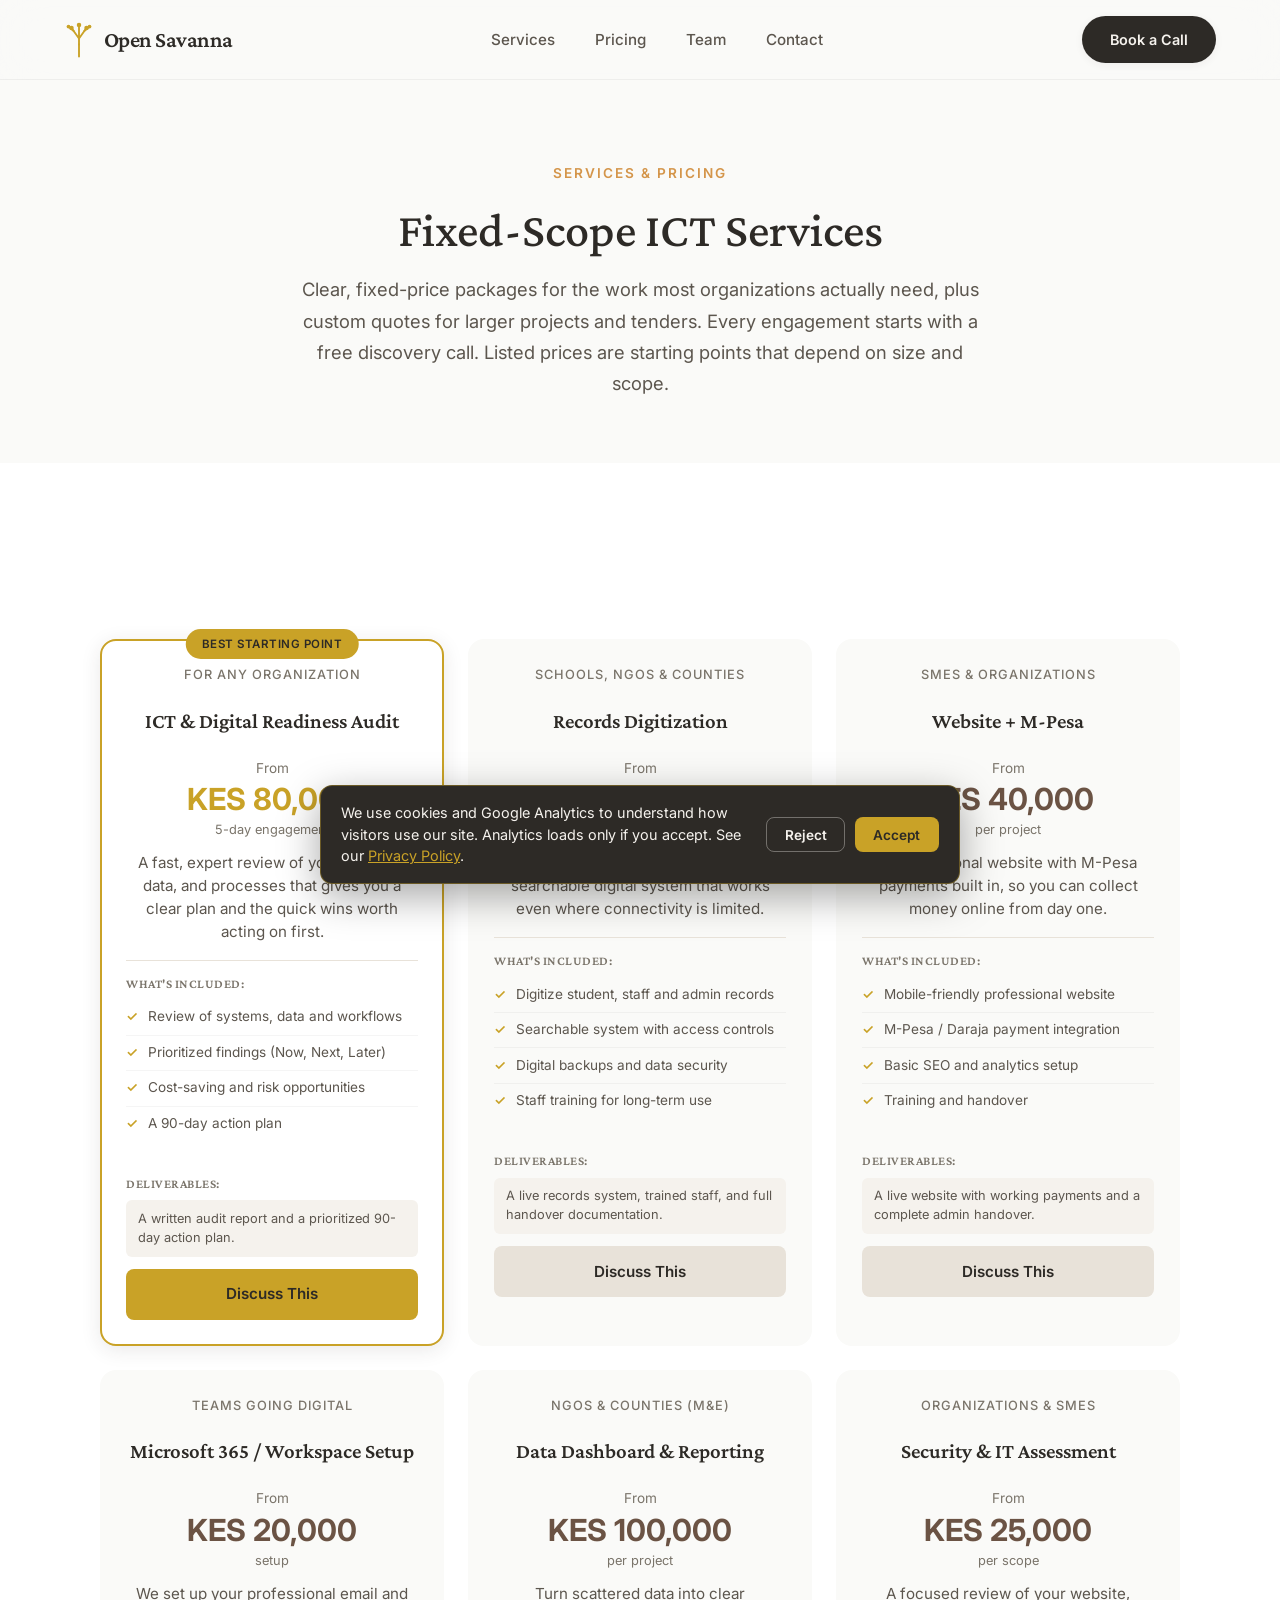
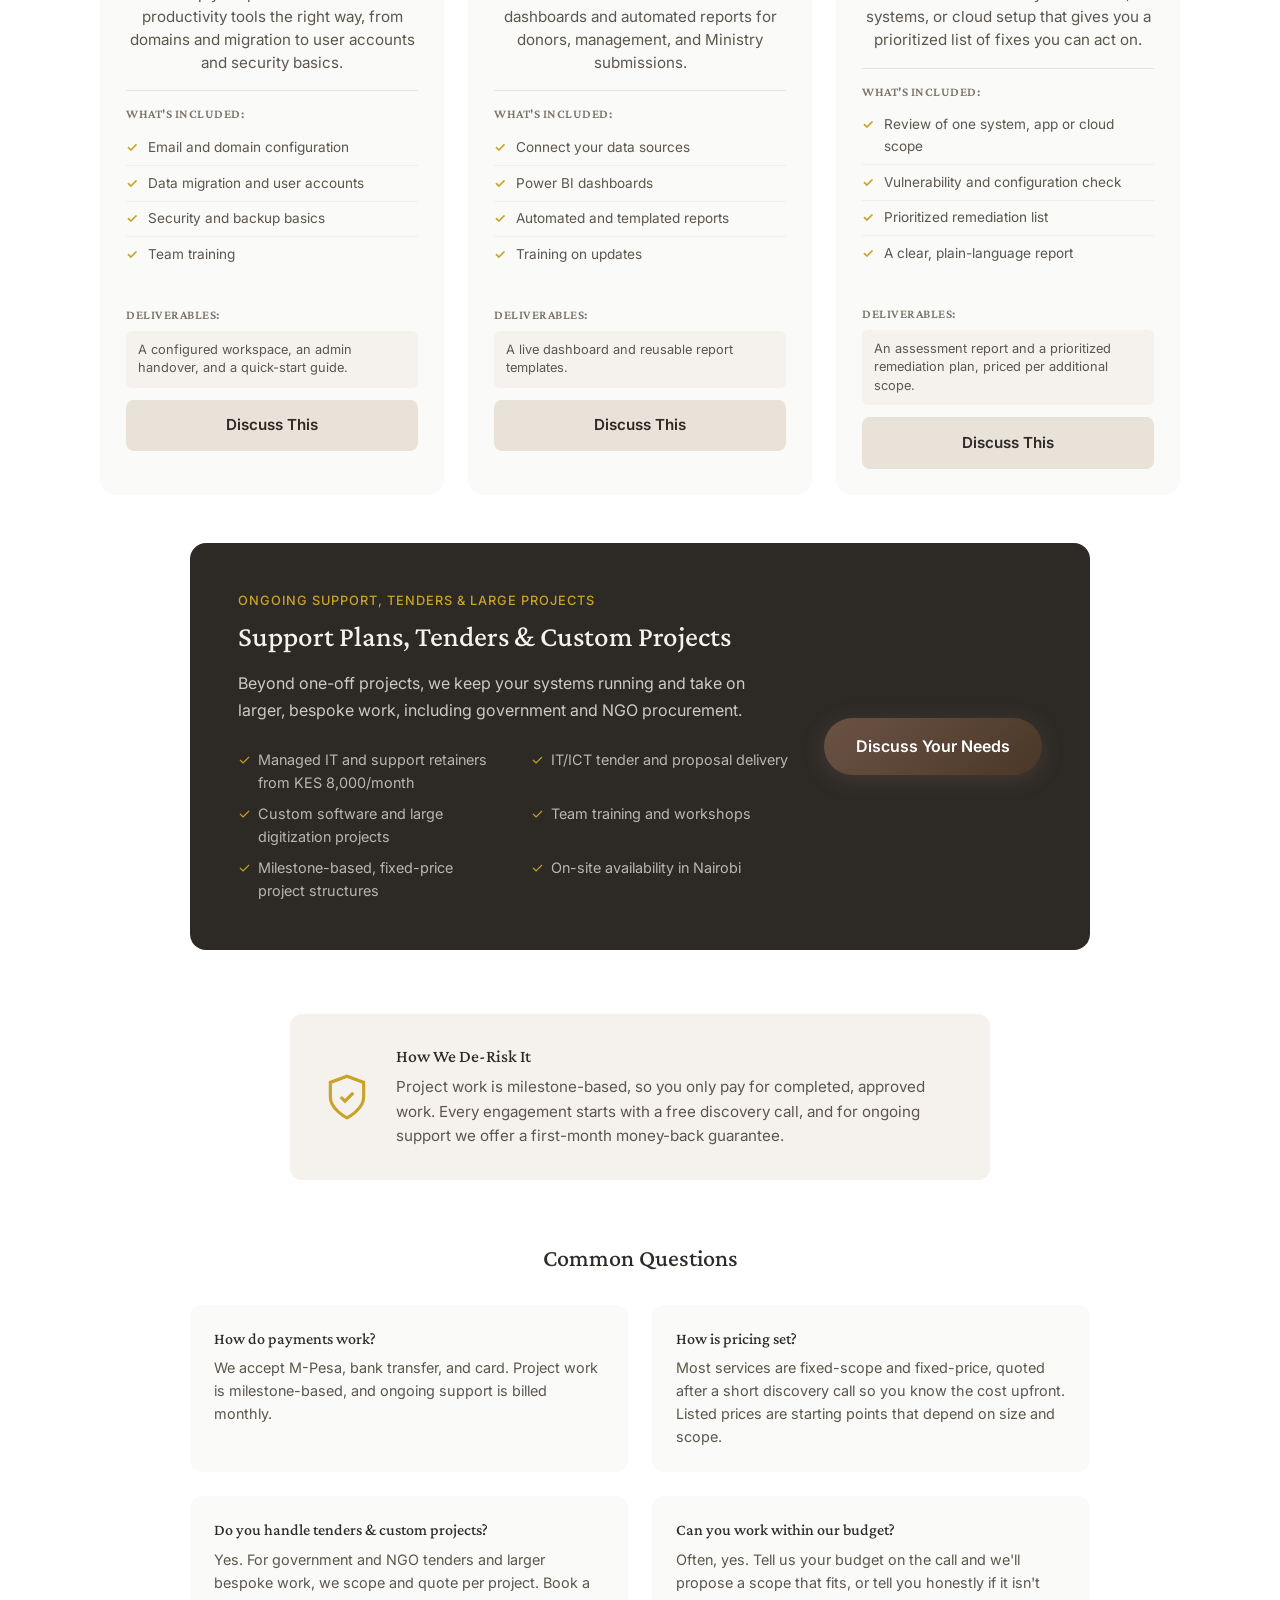
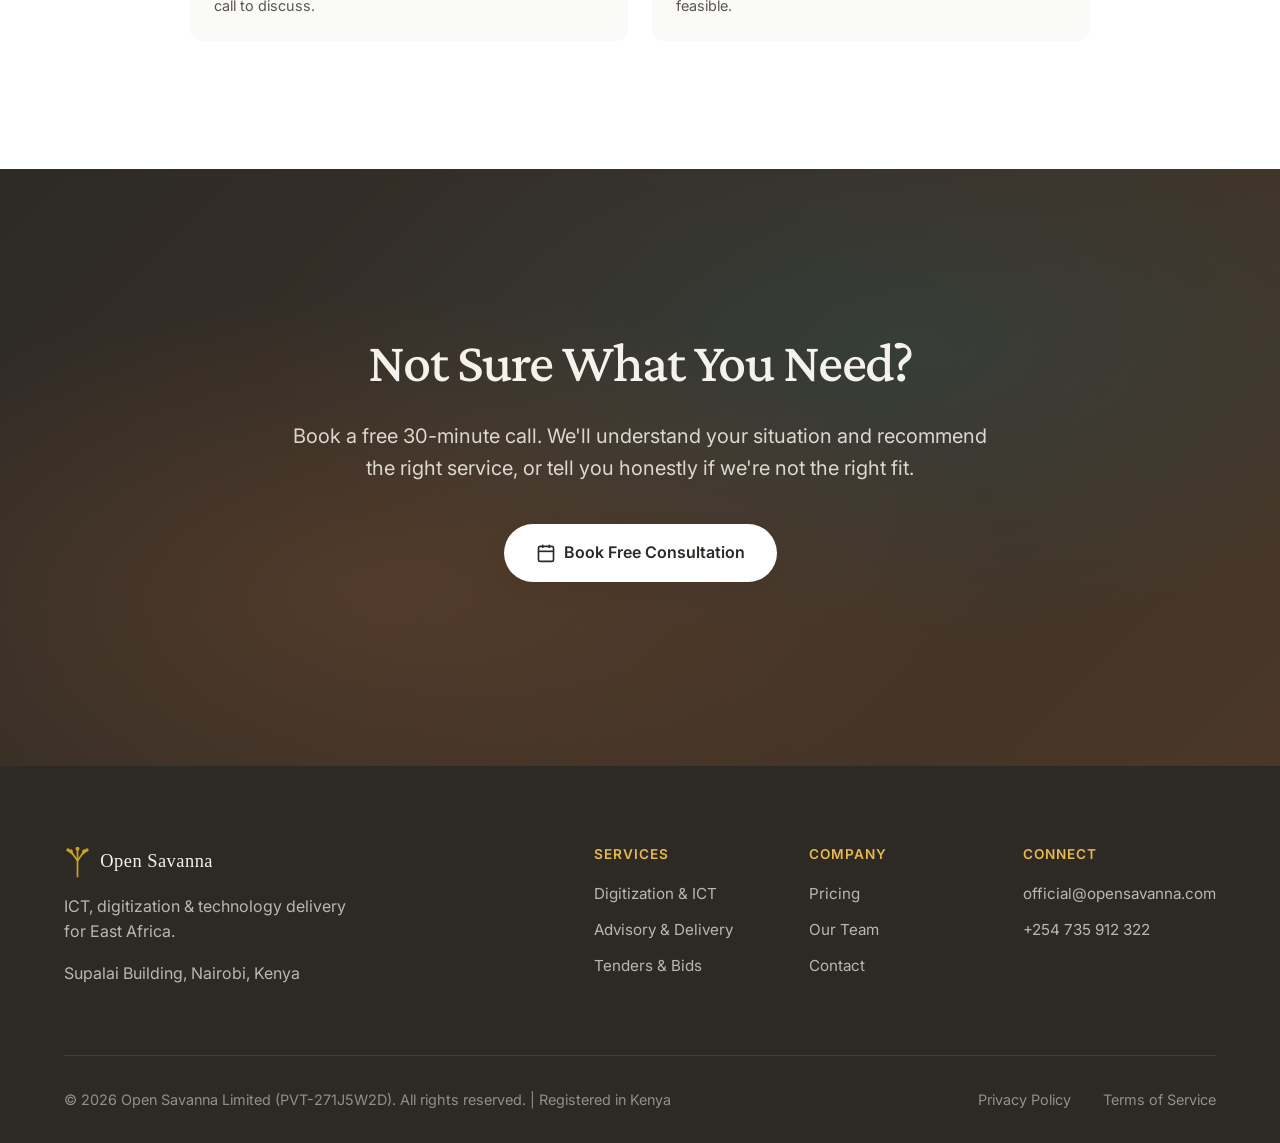
==== commit 679ddbf3: "Fix consistency issues from final QA: unify footer, update Terms to project model - privacy.html, te" ====
--- a/pricing.html
+++ b/pricing.html
@@ -176,7 +176,7 @@
               <span class="price-amount">KES 100,000</span>
               <span class="price-period">per project</span>
             </div>
-            <p class="pricing-description">Turn scattered data into clear dashboards and automated reports for donors, management, and Ministry reporting.</p>
+            <p class="pricing-description">Turn scattered data into clear dashboards and automated reports for donors, management, and Ministry submissions.</p>
           </div>
           <div class="pricing-deliverables">
             <h4>What's Included:</h4>
